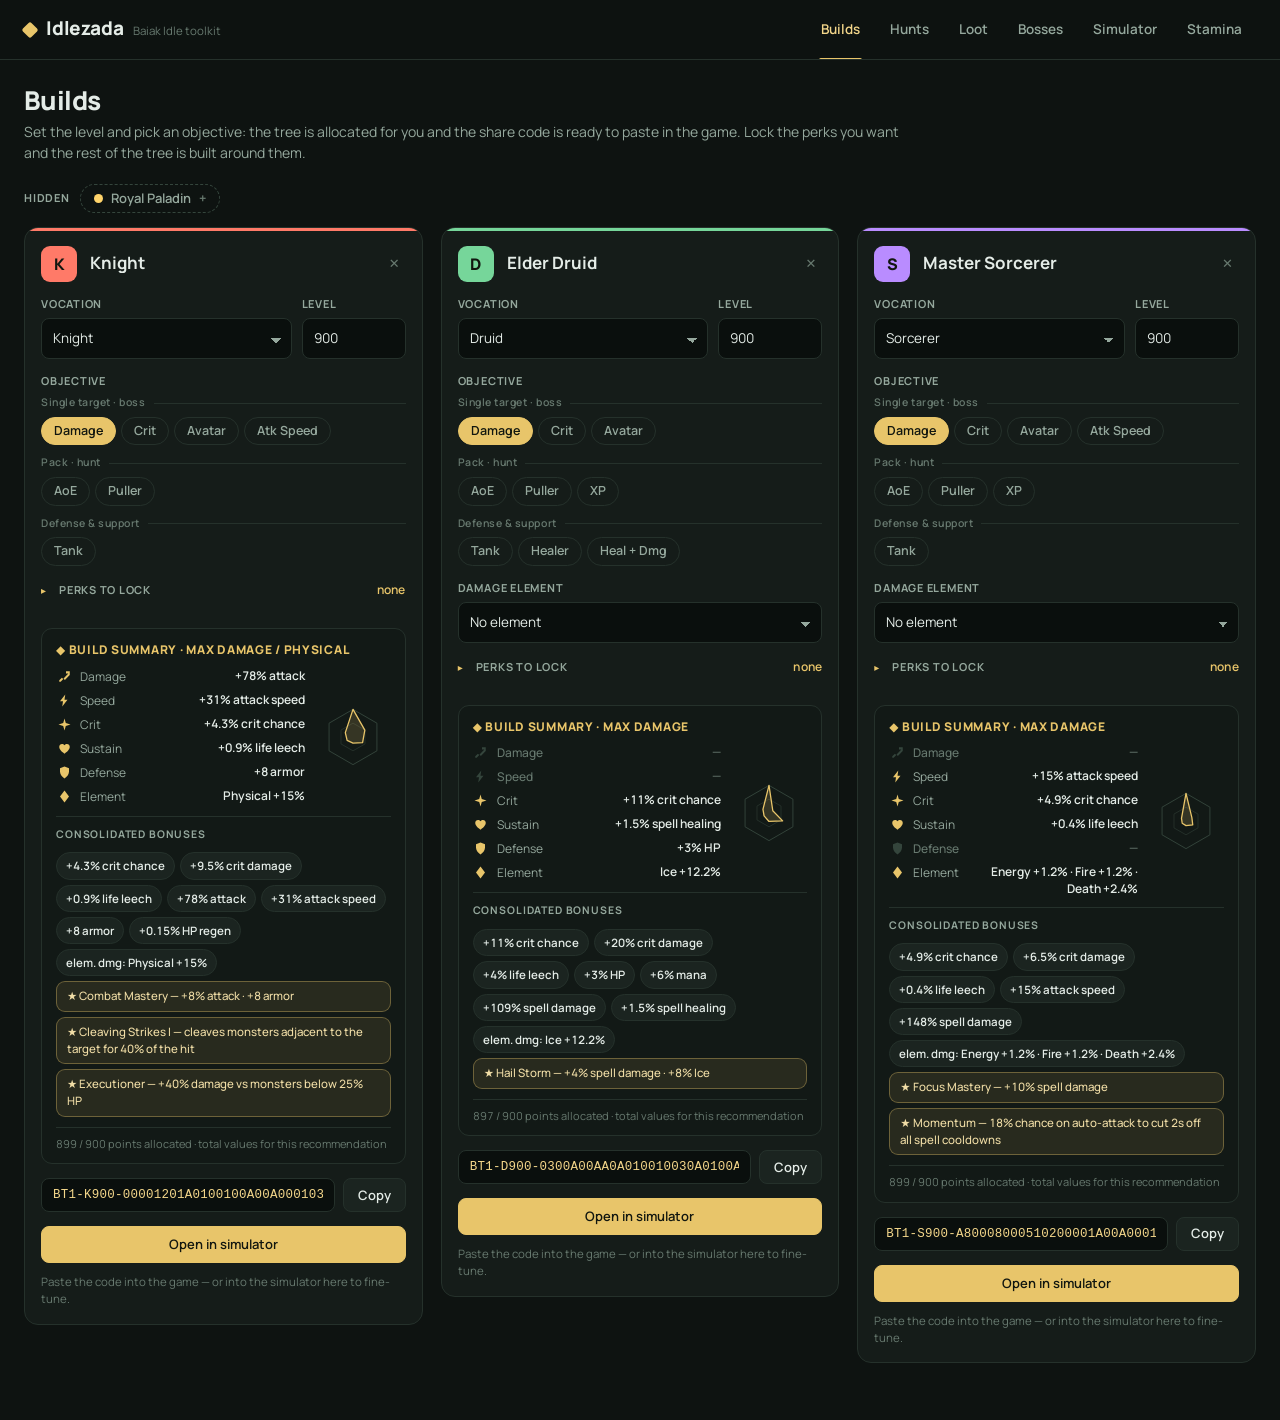
==== public/index.html @ 353f0913 "feat: atualização do jogo, loot dos bosses, plano de charms revisado e revamp do front Dados (bundle" ====
<!DOCTYPE html>
<html lang="en">
<head>
<meta charset="utf-8">
<meta name="viewport" content="width=device-width,initial-scale=1">
<meta name="color-scheme" content="dark">
<title>Idlezada — Baiak Idle toolkit</title>
<link rel="preconnect" href="https://fonts.googleapis.com">
<link rel="preconnect" href="https://fonts.gstatic.com" crossorigin>
<link rel="stylesheet" href="https://fonts.googleapis.com/css2?family=Manrope:wght@400;500;600;700;800&display=swap">
<link rel="stylesheet" href="styles.css?v=10">
</head>
<body>

<header class="topbar">
  <div class="brand">
    <span class="brand-mark" aria-hidden="true"></span>
    <span class="brand-name">Idlezada</span>
    <span class="brand-sub">Baiak Idle toolkit</span>
  </div>
  <nav class="navtabs" id="navtabs" aria-label="Sections">
    <button type="button" class="navtab on" data-view="builds">Builds</button>
    <button type="button" class="navtab" data-view="hunts">Hunts</button>
    <button type="button" class="navtab" data-view="loot">Loot</button>
    <button type="button" class="navtab" data-view="bosses">Bosses</button>
    <button type="button" class="navtab" data-view="sim">Simulator</button>
    <button type="button" class="navtab" data-view="stamina">Stamina</button>
  </nav>
</header>

<!-- ===== BUILDS ===== -->
<section class="view on" id="view-builds">
  <div class="wrap">
    <div class="vh">
      <h2>Builds</h2>
      <p>Set the level and pick an objective: the tree is allocated for you and the share code is ready to paste in the game. Lock the perks you want and the rest of the tree is built around them.</p>
    </div>
    <div class="hidden-builds" id="hidden-builds"></div>
    <div class="slots" id="slots"></div>
  </div>
</section>

<!-- ===== HUNTS ===== -->
<section class="view" id="view-hunts">
  <div class="wrap">
    <div class="vh">
      <h2>Hunts</h2>
      <p>Where to hunt at your level, ranked by real XP per hour once you paste your Session. Open a hunt for the element to hit with, the element to protect from, and where to put each charm.</p>
    </div>
    <div class="hx">
      <aside class="rail" aria-label="Hunt settings">
        <div class="rail-card">
          <span class="rail-k">Character</span>
          <div class="hunt-chars" id="hunt-chars"></div>
          <div class="rail-row">
            <label class="field"><span class="k">Level</span><input type="number" id="hunt-level" min="1" max="9999999" value="900"></label>
            <label class="switch"><input type="checkbox" id="hunt-party"><span>Party <em>leader gets 65%</em></span></label>
          </div>
          <label class="field"><span class="k">Avatar uptime % <em>— empty uses your tree; set it if forge Transcendence or potions make it proc more</em></span>
            <input type="number" id="hunt-avatar" min="0" max="100" step="1" placeholder="from tree"></label>
          <span class="rail-meta" id="hunt-rate"></span>
        </div>

        <div class="rail-card">
          <label class="field"><span class="k">Your DPS <em>— paste the Session window (Ctrl+V)</em></span>
            <textarea id="hunt-dps" rows="3" placeholder="Session&#10;05:27:35&#10;EK&#10;3.226/s · 63.410.078&#10;ED ..."></textarea></label>
          <label class="field"><span class="k">Your average hit <em>— the damage number you see per hit, runes and spells included; decides elemental × Carnage</em></span>
            <input type="number" id="hunt-hit" min="0" step="100" placeholder="from your DPS"></label>
          <span id="hunt-dpsinfo" class="dpsinfo"></span>
        </div>

        <div class="rail-card charm-bar">
          <button type="button" class="cfg-toggle perks-h" id="charm-cfg-toggle" aria-expanded="false" aria-controls="charm-cfg"></button>
          <div class="cfg-body" id="charm-cfg" hidden></div>
        </div>

        <div class="rail-card">
          <label class="field"><span class="k">Rank by</span>
            <select id="hunt-sort">
              <option value="xph">XP / hour</option>
              <option value="xp">XP per clear</option>
              <option value="gold">Gold per clear</option>
              <option value="level">Level</option>
            </select></label>
          <label class="field"><span class="k">Find a hunt</span>
            <input type="search" id="hunt-q" placeholder="name or monster" autocomplete="off"></label>
          <label class="switch"><input type="checkbox" id="hunt-only"><span>Only hunts I can enter</span></label>
        </div>
      </aside>

      <div class="hx-main">
        <div id="hunt-reco"></div>
        <div class="hunts-table" id="hunts-table"></div>
        <details class="howto">
          <summary>How these numbers are computed</summary>
          <p>XP per clear is the hunt's base XP times your level's XP rate and your party share. XP per hour needs your DPS: clear time is the clear's total HP divided by the party DPS you pasted. <b>Hit with</b> is the element the whole pack takes the most damage from, as extra damage over a neutral hit (a monster immune to an element rules it out for the hunt). <b>Protect from</b> groups the biggest sources of the damage you take there — elements are added until they cover about 70% of it, two at most. Gold is coins only. Data comes from the game bundle; XP rates are the live server config.</p>
        </details>
      </div>
    </div>
  </div>
</section>

<!-- ===== LOOT ===== -->
<section class="view" id="view-loot">
  <div class="wrap">
    <div class="vh">
      <h2>Loot</h2>
      <p>Search an item to see which creature drops it and which hunt gives the most of it per clear. Star items to build a list, clear the search, and the hunts are ranked by how much of your list they cover.</p>
    </div>
    <div class="toolbar loot-bar">
      <div class="field lf-search"><span class="k">Item</span>
        <div class="lf-wrap">
          <input type="search" id="loot-search" placeholder="stone skin amulet" autocomplete="off" list="loot-items">
          <button type="button" class="lstar big off" id="loot-star" title="Search an item to star it">☆</button>
        </div>
        <datalist id="loot-items"></datalist>
      </div>
      <label class="field"><span class="k">Level</span><input type="number" id="loot-level" min="1" max="9999999" value="900"></label>
      <label class="field"><span class="k">Sort</span>
        <select id="loot-sort">
          <option value="clear">Most per clear</option>
          <option value="chance">Best drop chance</option>
          <option value="level">Level</option>
        </select></label>
    </div>
    <div class="loot-favs" id="loot-favs"></div>
    <div class="loot-info" id="loot-info"></div>
    <div class="loot-note" id="loot-note"></div>
    <div class="hunts-table" id="loot-table"></div>
    <details class="howto">
      <summary>How these numbers are computed</summary>
      <p>Chances come from the game bundle (<b>0.75%</b> means 750 per 100,000) and quantities assume a stackable item rolls 1 to max — the same assumptions that reproduce the recorded gold per clear exactly, on every hunt. Item <i>rarity</i> (Common/Uncommon/Rare…) is a separate roll served by the server and is not part of this.</p>
    </details>
  </div>
</section>

<!-- ===== BOSSES ===== -->
<section class="view" id="view-bosses">
  <div class="wrap">
    <div class="vh">
      <h2>Bosses</h2>
      <p>Every boss room with its real HP, the XP it gives, the elements it hits you with and what it drops, so you know what to protect against — and whether the room is worth it — before you walk in.</p>
    </div>
    <div class="toolbar bosses-bar">
      <input type="search" id="boss-search" placeholder="Search boss, rarity, element or item" autocomplete="off" aria-label="Search bosses">
      <select id="boss-sort" aria-label="Sort bosses">
        <option value="name">Name (A–Z)</option>
        <option value="hp-desc">HP (high → low)</option>
        <option value="hp-asc">HP (low → high)</option>
        <option value="level">Level</option>
        <option value="loot">Loot value (gold / kill)</option>
      </select>
      <label class="switch"><input type="checkbox" id="boss-favs"><span id="favs-label">★ Favorites</span></label>
      <button type="button" id="boss-suggest" title="Favorite the 40 meta farm bosses">Suggest 40</button>
      <span id="boss-count"></span>
    </div>
    <div class="bosses-grid" id="bosses-grid"></div>
    <details class="howto">
      <summary>How these numbers are computed</summary>
      <p>Real HP is the base HP × 4.5 for room bosses; cooperative bosses show the group base, which scales with players. XP is the real reward (base × 2.5). The damage bar splits the boss's damage by element, weighting targeted attacks above area ones. Loot is the boss's drop table from the game data: chance per kill (1% = 1,000 per 100,000), quantity (a stackable rolls 1 to max) and sell price; the gold per kill on the button is the average over many kills. Item rarity and the reward bag are handled by the server and are not part of it. Data comes from the game bundle; ✎ lets you override the elements on your own browser.</p>
    </details>
  </div>
</section>

<!-- ===== SIMULATOR ===== -->
<section class="view" id="view-sim">
  <div class="iframe-wrap"><iframe id="simFrame" title="Build Simulator"></iframe></div>
</section>

<!-- ===== STAMINA ===== -->
<section class="view" id="view-stamina">
  <div class="iframe-wrap"><iframe id="staminaFrame" title="Stamina Calculator"></iframe></div>
</section>

<script src="trees.js?v=10"></script>
<script src="engine.js?v=10"></script>
<script src="app.js?v=10"></script>
<script src="xprates.js?v=10"></script>
<script src="hunts.js?v=10"></script>
<script src="charms.js?v=10"></script>
<script src="hunt-model.js?v=10"></script>
<script src="loot.js?v=10"></script>
<script src="hunts-view.js?v=10"></script>
<script src="bosses.js?v=10"></script>
<script src="bosses-view.js?v=10"></script>
<script src="loot-view.js?v=10"></script>
</body>
</html>
---- public/styles.css ----
/* ============================================================================
   Idlezada — tema V3.

   A identidade original do site (verde-escuro + dourado), refinada. Uma familia so,
   Manrope, com numeros tabulares: legibilidade primeiro, nada de fonte tematica
   (a V2 com fonte pixel foi rejeitada). Dourado e' a unica cor de acao; as 7 cores
   de elemento sao cor de DADO e sempre querem dizer um elemento.
   ============================================================================ */
:root{
  --bg:#0e1311; --bg2:#121916; --panel:#151c19; --raised:#1b2420; --sunken:#0a0f0d;
  --line:#25312b; --line2:#34453c;
  --txt:#e4ece7; --dim:#95a89d; --dimmer:#67796f;
  --torch:#e8c56a; --torch-hi:#f3d68a; --torch-ink:#11160f;
  --torch-soft:rgba(232,197,106,.10); --torch-line:rgba(232,197,106,.36);
  --good:#6fdc8c; --bad:#ff7a68; --info:#8fb3ff;

  --el-physical:#d9ccb4; --el-energy:#b98cff; --el-earth:#8fdc6a; --el-fire:#ff8a5c;
  --el-ice:#6fd3ee; --el-holy:#ffd86b; --el-death:#a6a9c4;

  --f-display:'Manrope',system-ui,-apple-system,'Segoe UI',Roboto,sans-serif;
  --f-body:'Manrope',system-ui,-apple-system,'Segoe UI',Roboto,sans-serif;
  --f-mono:ui-monospace,'Cascadia Mono',Menlo,Consolas,monospace;

  --r-sm:8px; --r:11px; --r-lg:14px;
  --topbar-h:60px;
  --gold:var(--torch); --gold-dim:#b79a4e; --acc:var(--good); --panel2:var(--raised);
}
*{box-sizing:border-box}
html{scroll-padding-top:calc(var(--topbar-h) + 12px)}
html,body{margin:0}
body{background:var(--bg);color:var(--txt);font:14px/1.5 var(--f-body);
  -webkit-font-smoothing:antialiased;min-height:100vh;font-variant-numeric:tabular-nums}
a{color:inherit}
b,strong{font-weight:700}
::selection{background:rgba(232,197,106,.32)}
:focus-visible{outline:2px solid var(--torch);outline-offset:2px;border-radius:4px}
@media (prefers-reduced-motion:reduce){*{transition:none!important;animation:none!important;scroll-behavior:auto!important}}

/* ---- top bar ------------------------------------------------------------ */
.topbar{position:sticky;top:0;z-index:30;display:flex;align-items:center;gap:22px;
  min-height:var(--topbar-h);padding:0 24px;
  background:rgba(14,19,17,.9);backdrop-filter:blur(10px);-webkit-backdrop-filter:blur(10px);
  border-bottom:1px solid var(--line)}
.brand{display:flex;align-items:baseline;gap:10px;flex:none}
.brand-mark{width:12px;height:12px;align-self:center;background:var(--torch);transform:rotate(45deg);border-radius:2px}
.brand-name{font:800 19px/1 var(--f-display);letter-spacing:-.01em;color:var(--txt)}
.brand-sub{font-size:11.5px;color:var(--dimmer)}
.navtabs{display:flex;gap:2px;margin-left:auto;overflow-x:auto;scrollbar-width:none;align-self:stretch}
.navtabs::-webkit-scrollbar{display:none}
.navtab{position:relative;background:none;border:0;border-radius:0;padding:0 14px;
  color:var(--dim);font:600 13.5px/1 var(--f-body);cursor:pointer;white-space:nowrap;transition:color .15s}
.navtab::after{content:"";position:absolute;left:12px;right:12px;bottom:-1px;height:2px;
  background:var(--torch);border-radius:2px 2px 0 0;transform:scaleX(0);transition:transform .2s}
.navtab:hover{color:var(--txt)}
.navtab.on{color:var(--torch-hi)}
.navtab.on::after{transform:scaleX(1)}
@media (max-width:760px){
  .topbar{flex-wrap:wrap;gap:0;padding:10px 14px 0}
  .brand{padding-bottom:6px}
  .navtabs{margin-left:0;width:100%;min-height:42px}
  .brand-sub{display:none}
}

/* ---- views -------------------------------------------------------------- */
.view{display:none}
.view.on{display:block}
.wrap{max-width:1320px;margin:0 auto;padding:26px 24px 56px}
@media (max-width:760px){.wrap{padding:18px 14px 44px}}
.iframe-wrap{width:100%;height:calc(100vh - var(--topbar-h))}
.iframe-wrap iframe{width:100%;height:100%;border:0;display:block;background:var(--bg)}

/* cabecalho de cada tela: o titulo diz onde voce esta, a linha diz pra que ela serve */
.vh{margin:0 0 20px;max-width:880px}
.vh h2{font:800 26px/1.1 var(--f-display);margin:0 0 6px;letter-spacing:-.02em;color:var(--txt)}
.vh p{margin:0;color:var(--dim);font-size:14px;line-height:1.55}

/* "como isso e' calculado": a explicacao existe, mas nao compete com a resposta */
.howto{margin-top:18px;border-top:1px solid var(--line);padding-top:12px;max-width:900px}
.howto summary{cursor:pointer;color:var(--dim);font-size:12.5px;font-weight:600;list-style:none;width:max-content}
.howto summary::-webkit-details-marker{display:none}
.howto summary::before{content:"+ ";color:var(--torch)}
.howto[open] summary::before{content:"− "}
.howto summary:hover{color:var(--txt)}
.howto p{color:var(--dim);font-size:12.5px;line-height:1.6;margin:8px 0 0}
.howto b{color:var(--txt)}
.note{color:var(--dim);font-size:12px;line-height:1.5}

/* ---- controles base ----------------------------------------------------- */
.field{display:flex;flex-direction:column;gap:6px;min-width:0}
.field > span.k,.field > .k{color:var(--dim);font-size:11px;font-weight:700;letter-spacing:.07em;text-transform:uppercase}
.field .k em{font-style:normal;text-transform:none;letter-spacing:0;font-weight:500;color:var(--dimmer)}
select,input[type=number],input[type=text],input[type=search],textarea{
  background:var(--sunken);border:1px solid var(--line);color:var(--txt);border-radius:var(--r-sm);
  padding:9px 11px;font:inherit;font-size:13.5px;transition:border-color .15s,box-shadow .15s}
select{cursor:pointer;padding-right:30px;appearance:none;-webkit-appearance:none;
  background-image:linear-gradient(45deg,transparent 50%,var(--dim) 50%),linear-gradient(135deg,var(--dim) 50%,transparent 50%);
  background-position:calc(100% - 15px) 55%,calc(100% - 10px) 55%;background-size:5px 5px;background-repeat:no-repeat}
input[type=number]{width:104px;font-variant-numeric:tabular-nums}
select:hover,input:hover,textarea:hover{border-color:var(--line2)}
select:focus,input:focus,textarea:focus{outline:0;border-color:var(--torch-line);box-shadow:0 0 0 3px rgba(232,197,106,.13)}
input::placeholder,textarea::placeholder{color:var(--dimmer)}

button{background:var(--raised);border:1px solid var(--line);color:var(--txt);border-radius:var(--r-sm);
  padding:9px 14px;font:600 13px/1 var(--f-body);cursor:pointer;transition:border-color .15s,background .15s,color .15s;white-space:nowrap}
button:hover{border-color:var(--line2);background:#212c27}
button:disabled{opacity:.4;cursor:default}
button.gold{background:var(--torch);border-color:var(--torch);color:var(--torch-ink)}
button.gold:hover{background:var(--torch-hi);border-color:var(--torch-hi)}

/* interruptor: checkbox de verdade, desenhado como chave */
.switch{display:inline-flex;align-items:center;gap:9px;cursor:pointer;user-select:none;
  font-size:13px;color:var(--dim);min-height:36px}
.switch input{appearance:none;-webkit-appearance:none;width:32px;height:18px;border-radius:999px;margin:0;flex:none;
  background:var(--sunken);border:1px solid var(--line2);position:relative;cursor:pointer;transition:background .15s,border-color .15s}
.switch input::after{content:"";position:absolute;top:2px;left:2px;width:12px;height:12px;border-radius:50%;
  background:var(--dim);transition:transform .15s,background .15s}
.switch input:checked{background:var(--torch-soft);border-color:var(--torch-line)}
.switch input:checked::after{transform:translateX(14px);background:var(--torch)}
.switch:hover{color:var(--txt)}
.switch em{font-style:normal;color:var(--dimmer);font-size:12px}
.switch.limit span{color:var(--bad)}
/* legado: .chip2 ainda pode vir de markup antigo */
.chip2{display:inline-flex;align-items:center;gap:7px;cursor:pointer;font-size:13px;color:var(--dim)}

.toolbar{display:flex;gap:12px;align-items:flex-end;flex-wrap:wrap;margin-bottom:18px;
  padding:14px;background:var(--panel);border:1px solid var(--line);border-radius:var(--r-lg)}

/* chips de elemento (texto) */
.el{display:inline-flex;align-items:center;gap:4px;font-size:11px;font-weight:700;text-transform:capitalize;
  padding:3px 8px;border-radius:6px;border:1px solid transparent;line-height:1.3;white-space:nowrap}
.el b{font-weight:700;font-variant-numeric:tabular-nums;opacity:.85}
.el-physical{color:var(--el-physical);background:rgba(217,204,180,.10);border-color:rgba(217,204,180,.22)}
.el-fire{color:var(--el-fire);background:rgba(255,138,92,.11);border-color:rgba(255,138,92,.26)}
.el-ice{color:var(--el-ice);background:rgba(111,211,238,.10);border-color:rgba(111,211,238,.24)}
.el-energy{color:var(--el-energy);background:rgba(185,140,255,.11);border-color:rgba(185,140,255,.26)}
.el-earth{color:var(--el-earth);background:rgba(143,220,106,.10);border-color:rgba(143,220,106,.24)}
.el-holy{color:var(--el-holy);background:rgba(255,216,107,.10);border-color:rgba(255,216,107,.24)}
.el-death{color:var(--el-death);background:rgba(166,169,196,.11);border-color:rgba(166,169,196,.24)}
.el-empty{color:var(--dimmer);font-size:11.5px;font-style:italic}

/* cor de elemento como variavel, pra faixa e pra barra de dano */
.es-physical{--c:var(--el-physical)} .es-energy{--c:var(--el-energy)} .es-earth{--c:var(--el-earth)}
.es-fire{--c:var(--el-fire)} .es-ice{--c:var(--el-ice)} .es-holy{--c:var(--el-holy)} .es-death{--c:var(--el-death)}

/* ======================================================================== */
/* BUILDS                                                                   */
/* ======================================================================== */
.slots{display:grid;grid-template-columns:repeat(3,1fr);gap:18px;align-items:start}
.slots.n1{grid-template-columns:minmax(0,560px)}
.slots.n2{grid-template-columns:repeat(2,1fr)}
.slots.n4{grid-template-columns:repeat(4,1fr);gap:14px}
@media(max-width:1340px){.slots.n4{grid-template-columns:repeat(2,1fr);gap:18px}}
@media(max-width:1000px){.slots,.slots.n2,.slots.n4{grid-template-columns:1fr}}

.slot{position:relative;background:var(--panel);border:1px solid var(--line);border-radius:var(--r-lg);
  padding:18px 16px 16px;display:flex;flex-direction:column;gap:14px;overflow:hidden}
/* a cor da vocacao entra como um filete no topo: identifica o card sem pintar ele inteiro */
.slot::before{content:"";position:absolute;inset:0 0 auto;height:3px;background:var(--vc,var(--torch))}
.slot .head{display:flex;align-items:center;gap:11px}
.slot .avatar{width:36px;height:36px;border-radius:9px;flex:none;display:grid;place-items:center;
  font:800 16px/1 var(--f-display);color:var(--torch-ink)}
.slot input.label{flex:1;min-width:0;background:transparent;border:0;border-bottom:1px dashed transparent;
  color:var(--txt);font:700 17px/1.2 var(--f-display);padding:3px 2px 4px;border-radius:0;box-shadow:none}
.slot input.label:hover{border-bottom-color:var(--line2)}
.slot input.label:focus{border-bottom-color:var(--torch);box-shadow:none}
.card-hide{background:none;border:0;color:var(--dimmer);font-size:13px;padding:6px;border-radius:6px;flex:none;line-height:1}
.card-hide:hover{color:var(--bad);background:rgba(255,122,104,.08)}

.hidden-builds{display:flex;flex-wrap:wrap;gap:8px;align-items:center;margin:0 0 14px}
.hidden-builds:empty{margin:0}
.hb-k{color:var(--dim);font-size:11px;font-weight:700;text-transform:uppercase;letter-spacing:.07em;margin-right:2px}
.hb{display:inline-flex;align-items:center;gap:8px;background:transparent;border:1px dashed var(--line2);
  border-radius:999px;color:var(--dim);font-size:13px;padding:7px 13px}
.hb:hover{color:var(--txt);border-color:var(--hb);border-style:solid;background:transparent}
.hb-dot{width:9px;height:9px;border-radius:50%;background:var(--hb);flex:none}
.hb-plus{color:var(--dimmer);font-weight:700}
.hb:hover .hb-plus{color:var(--hb)}

.row2{display:flex;gap:10px;flex-wrap:wrap}
.row2 .field select{width:100%}

.objgroups{display:flex;flex-direction:column;gap:10px}
.objgroup{display:flex;flex-direction:column;gap:6px}
.objgroup-k{color:var(--dimmer);font-size:10.5px;font-weight:600;letter-spacing:.05em;display:flex;align-items:center;gap:8px}
.objgroup-k::after{content:"";flex:1;height:1px;background:var(--line)}
.objs{display:flex;gap:5px;flex-wrap:wrap}
.obj{padding:7px 12px;border-radius:999px;border:1px solid var(--line);background:transparent;
  color:var(--dim);font:600 12.5px/1 var(--f-body)}
.obj:hover{color:var(--txt);border-color:var(--line2);background:var(--raised)}
.obj.on{color:var(--torch-ink);background:var(--torch);border-color:var(--torch)}

/* perks travados */
.perks-h{display:flex;align-items:center;gap:8px;width:100%;background:none;border:0;padding:4px 0;border-radius:6px;
  color:var(--dim);font:700 11px/1 var(--f-body);text-transform:uppercase;letter-spacing:.07em;text-align:left}
.perks-h:hover{color:var(--txt);background:none}
.perks-caret{color:var(--torch);font-size:10px;width:10px}
.perks-t{flex:1}
.perks-n{color:var(--torch);letter-spacing:.02em;text-transform:none;font-weight:600;font-size:12px}
.perks{display:flex;flex-direction:column;gap:2px;margin-top:8px;max-height:300px;overflow-y:auto;padding-right:4px;
  scrollbar-width:thin;scrollbar-color:var(--line2) transparent}
.perks[hidden]{display:none}
.perks-hint{margin:0 0 6px;padding:0 2px;color:var(--dimmer);font-size:11.5px;line-height:1.45}
.perk{display:flex;gap:10px;align-items:flex-start;padding:8px 9px;border-radius:9px;border:1px solid transparent;cursor:pointer;transition:background .12s,border-color .12s}
.perk:hover{background:var(--raised)}
.perk.on{background:var(--torch-soft);border-color:var(--torch-line)}
.perk input{margin:2px 0 0;accent-color:var(--torch);flex:none;cursor:pointer;width:15px;height:15px}
.perk-b{display:flex;flex-direction:column;gap:2px;min-width:0;flex:1}
.perk-top{display:flex;gap:8px;align-items:baseline}
.perk-name{font-size:13px;font-weight:600;color:var(--txt);flex:1;min-width:0}
.perk.on .perk-name{color:var(--torch-hi)}
.perk-cost{font-size:11px;font-weight:700;color:var(--dimmer);font-variant-numeric:tabular-nums}
.perk-cost::after{content:" pts";font-weight:500}
.perk-eff{font-size:11.5px;line-height:1.45;color:var(--dim)}
.perk.tac{cursor:default;align-items:center;padding-bottom:10px;margin-bottom:4px;border-bottom:1px solid var(--line);border-radius:9px 9px 0 0}
.perk.tac:hover{background:none}
.perk.tac.on{background:var(--torch-soft);border-color:var(--torch-line)}
.tac-step{display:flex;align-items:center;gap:3px;flex:none}
.tac-b{width:26px;height:26px;padding:0;border-radius:7px;font:700 15px/1 var(--f-body)}
.tac-b:hover:not(:disabled){border-color:var(--torch-line);color:var(--torch)}
.tac-n{min-width:22px;text-align:center;font:800 14px/1 var(--f-display);color:var(--dimmer);font-variant-numeric:tabular-nums}
.perk.tac.on .tac-n{color:var(--torch)}

.warn,.info{font-size:12.5px;border-radius:var(--r);padding:10px 12px;line-height:1.5;border:1px solid}
.warn{color:#ffd9a8;background:rgba(232,197,106,.08);border-color:rgba(232,197,106,.3)}
.info{color:#bcd0ff;background:rgba(143,179,255,.07);border-color:rgba(143,179,255,.25)}
.warn + .info,.warn + .warn,.info + .warn{margin-top:7px}

/* resumo da build */
.sum{background:var(--bg2);border:1px solid var(--line);border-radius:var(--r);padding:13px 14px 11px;display:flex;flex-direction:column;gap:10px}
.sum-title{font:800 12px/1.3 var(--f-display);letter-spacing:.06em;text-transform:uppercase;color:var(--torch)}
.sum-body{display:flex;gap:10px;align-items:center}
.sum-cats{flex:1;display:flex;flex-direction:column;gap:6px;min-width:0}
.cat{display:grid;grid-template-columns:16px 60px 1fr;align-items:start;gap:8px;font-size:12px}
.cat .ci-wrap{display:grid;place-items:center;padding-top:1px}
.cat .ci{width:15px;height:15px;fill:var(--torch)}
.cat .cl{color:var(--dim)}
.cat .cv{color:var(--txt);font-weight:600;text-align:right;line-height:1.35}
.cat.off .ci{fill:var(--line2)}
.cat.off .cl,.cat.off .cv{color:var(--dimmer);font-weight:500}
.sum-gauge{flex:none;width:76px;height:76px;display:grid;place-items:center}
.gauge{width:76px;height:76px}
.gauge .g-hex{fill:none;stroke:var(--line2);stroke-width:1.1}
.gauge .g-hex2{stroke:var(--line)}
.gauge .g-poly{fill:rgba(232,197,106,.17);stroke:var(--torch);stroke-width:1.5;stroke-linejoin:round}
.sum-bonus-h{font-size:10.5px;font-weight:700;letter-spacing:.08em;text-transform:uppercase;color:var(--dim);border-top:1px solid var(--line);padding-top:10px}
.sum-pills{display:flex;flex-wrap:wrap;gap:5px}
.pill2{background:var(--raised);border:1px solid var(--line);border-radius:999px;padding:4px 9px;font-size:11.5px;font-weight:600;color:var(--txt)}
.pill2.sp{flex-basis:100%;border-radius:9px;background:var(--torch-soft);border-color:var(--torch-line);color:#f0dda6;font-weight:500;line-height:1.45;padding:6px 10px}
.pill2.sp b{color:var(--torch-hi)}
.pill2 .lock{font-size:9.5px;font-weight:800;text-transform:uppercase;letter-spacing:.06em;color:var(--torch-ink);background:var(--torch);border-radius:4px;padding:1px 5px;margin-right:2px;vertical-align:1px}
.pill2.off{background:none;border:0;color:var(--dim);font-style:italic;font-weight:400;padding-left:0}
.sum-foot{font-size:11px;color:var(--dimmer);border-top:1px solid var(--line);padding-top:8px;font-variant-numeric:tabular-nums}

.codebox{display:flex;gap:8px}
.codebox input{flex:1;min-width:0;font:12.5px var(--f-mono);letter-spacing:.02em;color:var(--torch-hi)}
.slot .actions{display:flex;gap:8px}
.slot .actions button{flex:1;padding:11px 14px}
.slot > .note{color:var(--dimmer);font-size:11.5px;margin-top:-4px}

/* ======================================================================== */
/* HUNTS                                                                    */
/* ======================================================================== */
.hx{display:grid;grid-template-columns:292px minmax(0,1fr);gap:22px;align-items:start}
.rail{position:sticky;top:calc(var(--topbar-h) + 14px);display:flex;flex-direction:column;gap:12px;
  max-height:calc(100vh - var(--topbar-h) - 28px);overflow-y:auto;scrollbar-width:thin;scrollbar-color:var(--line2) transparent;padding-bottom:2px}
.rail-card{background:var(--panel);border:1px solid var(--line);border-radius:var(--r-lg);padding:14px;display:flex;flex-direction:column;gap:11px}
.rail-k{color:var(--dim);font-size:11px;font-weight:700;letter-spacing:.07em;text-transform:uppercase}
.rail-row{display:flex;align-items:flex-end;gap:12px;flex-wrap:wrap}
.rail-meta{color:var(--dimmer);font-size:12px;font-variant-numeric:tabular-nums}
.rail-empty{color:var(--dimmer);font-size:12.5px}
.rail select,.rail input[type=search]{width:100%}
@media (max-width:1060px){
  .hx{grid-template-columns:1fr}
  .rail{position:static;max-height:none;overflow:visible;display:grid;grid-template-columns:repeat(auto-fit,minmax(260px,1fr))}
}

.hunt-chars{display:flex;gap:6px;flex-wrap:wrap}
.charpick{display:inline-flex;align-items:center;gap:7px;background:transparent;border:1px solid var(--line);color:var(--dim);
  border-radius:999px;padding:7px 12px 7px 9px;font:600 12.5px/1 var(--f-body)}
.charpick .cp-dot{width:8px;height:8px;border-radius:50%;background:var(--vc,var(--dim));flex:none}
.charpick b{color:var(--dimmer);font-weight:600;font-variant-numeric:tabular-nums}
.charpick:hover{color:var(--txt);border-color:var(--line2);background:var(--raised)}
.charpick.on{color:var(--txt);border-color:var(--vc,var(--torch));background:var(--raised)}
.charpick.on b{color:var(--torch)}

#hunt-dps{width:100%;min-height:74px;resize:vertical;font:12px/1.5 var(--f-mono);white-space:pre;overflow:auto}
.dpsinfo{color:var(--dim);font-size:12px;line-height:1.5;font-variant-numeric:tabular-nums}
.dpsinfo:empty{display:none}

/* meus charms */
.charm-bar .cfg-toggle{max-width:none}
.cfg-body{display:flex;flex-direction:column;gap:10px}
.cfg-body[hidden]{display:none}
.cfg-line{display:flex;flex-direction:column;gap:6px}
.cfg-k{color:var(--dimmer);font-size:10.5px;font-weight:700;text-transform:uppercase;letter-spacing:.07em}
.cfg-chips{display:flex;gap:4px;flex-wrap:wrap}
.cfg-note{color:var(--dimmer);font-size:11px}
.cchip{display:inline-flex;align-items:center;gap:5px;background:transparent;border:1px dashed var(--line2);
  border-radius:999px;padding:5px 9px;font:600 11.5px/1.1 var(--f-body);color:var(--dimmer);white-space:normal}
.cchip:hover{color:var(--txt);border-color:var(--dim);background:transparent}
.cchip.on{color:var(--txt);border:1px solid var(--torch-line);background:var(--torch-soft)}
.cchip em{font-style:normal;font-weight:500;color:var(--dimmer);font-size:10.5px}
.cchip .el{padding:1px 5px;font-size:10px}

/* podio */
.reco{margin-bottom:18px}
.reco-h{font:800 15px/1.3 var(--f-display);color:var(--txt);margin-bottom:10px;display:flex;flex-wrap:wrap;align-items:baseline;gap:4px 12px}
.reco-h span{font:400 12.5px/1.3 var(--f-body);color:var(--dimmer)}
.reco-list{display:grid;grid-template-columns:1.3fr 1fr 1fr;gap:12px}
.reco-item{display:grid;grid-template-columns:1fr;grid-template-areas:"rk" "rn" "big" "meta" "elem";
  align-items:center;gap:6px 10px;text-align:left;white-space:normal;
  padding:14px 15px;border-radius:var(--r-lg);background:var(--panel);border:1px solid var(--line);font:inherit;color:inherit}
.reco-item:hover{border-color:var(--line2);background:var(--raised)}
.reco-item.win{background:linear-gradient(160deg,rgba(232,197,106,.12),rgba(232,197,106,.02) 60%),var(--panel);border-color:var(--torch-line)}
.reco-item .rk{grid-area:rk;color:var(--dimmer);font:800 11px/1 var(--f-display);letter-spacing:.08em;text-transform:uppercase}
.reco-item.win .rk{color:var(--torch)}
.reco-item .rn{grid-area:rn;font:700 15px/1.25 var(--f-body);color:var(--txt)}
.reco-item .rbig{grid-area:big;font:800 28px/1 var(--f-display);letter-spacing:-.02em;color:var(--txt);font-variant-numeric:tabular-nums;display:flex;align-items:baseline;gap:8px;margin:2px 0}
.reco-item.win .rbig{color:var(--torch-hi);font-size:32px}
.reco-item .rbig small{font:600 11px/1 var(--f-body);color:var(--dim);letter-spacing:.04em;text-transform:uppercase}
.reco-item .rmeta{grid-area:meta;display:flex;flex-wrap:wrap;gap:4px 12px}
.reco-item .rm{font-size:12px;color:var(--dimmer)}
.reco-item .rm b{color:var(--dim);font-weight:700;font-variant-numeric:tabular-nums}
.reco-item .relem{grid-area:elem;display:flex;flex-direction:column;gap:5px;border-top:1px solid var(--line);padding-top:9px;margin-top:3px}
.reco-item .rel{display:flex;align-items:center;gap:6px;flex-wrap:wrap}
.reco-item .rel em{font-style:normal;color:var(--dimmer);font-size:11px;font-weight:700;width:84px;flex:none}
@media (max-width:860px){.reco-list{grid-template-columns:1fr}.reco-item.win .rbig{font-size:30px}}

/* tabela (Hunts e Loot compartilham a moldura) */
.hunts-table{border:1px solid var(--line);border-radius:var(--r-lg);overflow-x:auto;background:var(--panel)}
.ht-head,.ht-row{display:grid;grid-template-columns:16px minmax(0,1.6fr) 118px 170px 118px 118px 98px;gap:12px;
  align-items:center;padding:10px 16px;min-width:840px}
.ht-head{position:sticky;top:0;background:var(--bg2);color:var(--dim);font-size:11px;font-weight:700;
  text-transform:uppercase;letter-spacing:.06em;border-bottom:1px solid var(--line);padding-top:11px;padding-bottom:11px}
.ht-head .th{background:none;border:0;padding:0;border-radius:4px;font:inherit;letter-spacing:inherit;text-transform:inherit;color:var(--dim);cursor:pointer;text-align:left}
.ht-head .th.num{text-align:right}
.ht-head .th:hover{color:var(--txt);background:none}
.ht-head .th.on{color:var(--torch)}
.ht-head .th.on::after{content:" ↓"}
.ht-head .th.l.on::after{content:" ↑"}
.ht-head > span[title]{cursor:help}
.ht-item{border-top:1px solid var(--line)}
.ht-head + .ht-item{border-top:0}
.ht-row{font-size:13px;cursor:pointer;transition:background .12s}
.ht-row:hover{background:var(--raised)}
.ht-row.open{background:var(--raised)}
.ht-row:focus-visible{outline-offset:-2px}
.ht-row.locked{opacity:.45}
.ht-row .caret{color:var(--dimmer);font-size:10px}
.ht-row.open .caret{color:var(--torch)}
.ht-row .hcell{display:flex;flex-direction:column;gap:2px;min-width:0}
.ht-row .hn{font-weight:600;font-size:14px;color:var(--txt)}
.ht-row .hm{color:var(--dimmer);font-size:12px;overflow:hidden;text-overflow:ellipsis;white-space:nowrap}
.ht-row .hl{font-variant-numeric:tabular-nums;color:var(--dim);font-weight:600}
.ht-row .hl.bad{color:var(--bad)}
.ht-row .he,.ht-row .hp{display:flex;align-items:center;gap:4px;flex-wrap:wrap;min-width:0}
.ht-row .he .el,.ht-row .hp .el{font-size:11px;padding:2px 7px}
.ht-head .num,.ht-row .num{text-align:right;font-variant-numeric:tabular-nums}
.ht-row .num.xpc,.ht-row .num.xph{display:flex;flex-direction:column;align-items:flex-end;line-height:1.2}
.ht-row .num.xpc b{font-weight:600}
.ht-row .num em{font-style:normal;font-size:11px;color:var(--dimmer);margin-top:2px}
.ht-row .num.xph{color:var(--torch-hi);font-weight:700;font-size:14px}
.ht-row .num.xph .na{color:var(--dimmer);font-weight:400}
.ht-row .num.gold{color:var(--dim)}
.ht-empty{padding:26px 16px;color:var(--dim);font-size:13.5px}
.ht-empty b{color:var(--txt)}

/* detalhe expandido */
.ht-detail{background:var(--bg2);border-top:1px solid var(--line);padding:14px 16px 16px 44px;min-width:840px}
.htd-row{display:grid;grid-template-columns:1fr 110px 110px;gap:10px;padding:6px 0;font-size:12.5px}
.htd-row.htd-head{color:var(--dim);font-size:10.5px;text-transform:uppercase;letter-spacing:.06em;font-weight:700;border-bottom:1px solid var(--line);margin-top:6px}
.htd-row .num{text-align:right;font-variant-numeric:tabular-nums}
.htd-row.boss{color:var(--torch-hi)}
.htd-row em{color:var(--dimmer);font-style:normal;font-size:11px;font-weight:400}
.htd-mon{padding:4px 0 10px;border-bottom:1px solid var(--line)}
.htd-mon:last-child{border-bottom:0}
.htd-res{display:flex;flex-wrap:wrap;gap:6px;padding:2px 0 6px}
.rs{display:inline-flex;align-items:center;gap:4px}
.rs i{font-style:normal;font-size:11px;font-weight:700;font-variant-numeric:tabular-nums}
.rs.weak i{color:var(--good)}
.rs.hard i{color:var(--bad)}

/* o plano da hunt: a resposta, antes da prova */
.pl{margin:0 0 14px;padding:14px 15px;border:1px solid var(--torch-line);border-radius:var(--r);
  background:linear-gradient(170deg,rgba(232,197,106,.07),transparent 55%),var(--panel)}
.pl-top{display:flex;align-items:center;gap:8px 10px;flex-wrap:wrap;padding-bottom:11px;margin-bottom:9px;border-bottom:1px solid var(--line)}
.pl-lab{color:var(--torch);font-size:11px;font-weight:700;text-transform:uppercase;letter-spacing:.06em}
.pl-lab:not(:first-child){margin-left:14px}
.pl-els{display:inline-flex;gap:5px;flex-wrap:wrap}
.pl-heal{color:var(--dim);font-size:11.5px;font-style:italic;margin-left:auto}
.pl-rows{display:flex;flex-direction:column}
.pl-head,.pl-row{display:grid;grid-template-columns:1.1fr 1.2fr 1fr;gap:14px;align-items:center}
.pl-head{padding:0 0 6px;color:var(--dimmer);font-size:10.5px;font-weight:700;text-transform:uppercase;letter-spacing:.06em}
.pl-row{padding:9px 0;font-size:13px;border-top:1px solid rgba(255,255,255,.05)}

.pl-row.boss .pl-c{color:var(--torch-hi)}
.pl-c{font-weight:600}
.pl-c em{display:block;color:var(--dimmer);font-style:normal;font-size:11px;font-weight:400}
.pl-bst{color:var(--dimmer);font-size:11.5px;line-height:1.5;margin-top:8px}
/* o "por que" e os monstros ficam recolhidos: a resposta e' a lista acima */
.pl-why,.htd-more{margin-top:10px}
.pl-why summary,.htd-more summary{cursor:pointer;list-style:none;width:max-content;color:var(--dim);font-size:12px;font-weight:700}
.pl-why summary::-webkit-details-marker,.htd-more summary::-webkit-details-marker{display:none}
.pl-why summary::before,.htd-more summary::before{content:"▸ ";color:var(--torch)}
.pl-why[open] summary::before,.htd-more[open] summary::before{content:"▾ "}
.pl-why summary:hover,.htd-more summary:hover{color:var(--txt)}
.htd-more{padding-top:4px}
.pl-charm{display:inline-flex;align-items:center;gap:6px;flex-wrap:wrap}
.pl-charm i{font-size:13px}
.pl-charm b{font-weight:600;color:var(--txt)}
.pl-charm i{font-style:normal;font-weight:700;color:var(--good);font-variant-numeric:tabular-nums}
.pl-charm em{font-style:normal;color:var(--dim);font-size:11px}
.pl-charm i + em{margin-left:-2px}
.pl-charm u{text-decoration:none;color:var(--dimmer);font-size:11px;font-variant-numeric:tabular-nums}
.pl-charm.thin{opacity:.5}
.pl-charm.thin i{color:var(--dim);font-weight:400}
.pl-t{color:var(--dimmer);font-size:10px;font-weight:700}
.pl-none{color:var(--dimmer)}
.pl-q{color:var(--torch) !important;font-size:10.5px}
.pl-notes{margin-top:8px;display:flex;flex-direction:column;gap:5px}
.pl-notes div{color:var(--dim);font-size:12px;line-height:1.5;padding-left:14px;position:relative}
.pl-notes div::before{content:"";position:absolute;left:2px;top:.6em;width:5px;height:5px;background:var(--torch);opacity:.7}
.pl-notes b{color:var(--txt);font-weight:600}
.pl-hint{color:var(--dim);font-size:12.5px;padding:10px 12px;margin-bottom:12px;border:1px dashed var(--line2);border-radius:var(--r)}

.cm-all{margin:2px 0 0}
.cm-all summary{color:var(--dimmer);font-size:11.5px;cursor:pointer;padding:3px 0;list-style:none;width:max-content}
.cm-all summary::-webkit-details-marker{display:none}
.cm-all summary::before{content:"▸ ";color:var(--torch)}
.cm-all[open] summary::before{content:"▾ "}
.cm-all summary:hover{color:var(--txt)}
.cm{display:flex;flex-direction:column;gap:3px;padding:4px 0 0}
.cm-row{display:grid;grid-template-columns:1fr 30px 220px 96px;gap:10px;align-items:center;font-size:12px}
.cm-n{display:flex;align-items:center;gap:6px;color:var(--txt);font-weight:600}
.cm-t{color:var(--dimmer);font-size:10.5px;font-weight:700}
.cm-v{font-variant-numeric:tabular-nums}
.cm-v b{color:var(--good);font-weight:700}
.cm-v em{color:var(--dimmer);font-style:normal;font-size:11px}
.cm-v .cm-na{color:var(--dimmer);font-style:italic;font-size:11px}
.cm-c{text-align:right;color:var(--dim);font-size:11px;font-variant-numeric:tabular-nums}
.cm-hint{color:var(--dimmer);font-size:11px;font-style:italic;padding-top:3px}

/* celular: a linha da hunt vira card, e os numeros ganham rotulo proprio */
@media (max-width:720px){
  .hunts-table#hunts-table{overflow:visible}
  #hunts-table .ht-head{display:flex;flex-wrap:wrap;gap:6px 14px;min-width:0;position:static}
  #hunts-table .ht-head > span{display:none}
  #hunts-table .ht-row{min-width:0;grid-template-columns:14px 1fr 1fr;grid-template-areas:
    "caret name name" ". el pr" ". xpc xph" ". gold gold";row-gap:8px;padding:13px 14px}
  #hunts-table .ht-row .caret{grid-area:caret;align-self:start;padding-top:4px}
  #hunts-table .ht-row .hcell{grid-area:name}
  #hunts-table .ht-row .he{grid-area:el}
  #hunts-table .ht-row .hp{grid-area:pr}
  #hunts-table .ht-row .he::before,#hunts-table .ht-row .hp::before{display:block;width:100%;font:700 10px/1.2 var(--f-body);letter-spacing:.06em;text-transform:uppercase;color:var(--dimmer)}
  #hunts-table .ht-row .he::before{content:"Hit with"}
  #hunts-table .ht-row .hp::before{content:"Protect from"}
  #hunts-table .ht-row .xpc{grid-area:xpc;align-items:flex-start}
  #hunts-table .ht-row .xph{grid-area:xph}
  #hunts-table .ht-row .gold{grid-area:gold;text-align:left}
  #hunts-table .ht-row .num::before{display:block;font:700 10px/1.2 var(--f-body);letter-spacing:.06em;text-transform:uppercase;color:var(--dimmer);margin-bottom:3px}
  #hunts-table .ht-row .xpc::before{content:"XP / clear"}
  #hunts-table .ht-row .xph::before{content:"XP / hour"}
  #hunts-table .ht-row .gold::before{content:"Gold / clear"}
  #hunts-table .ht-row .hm{white-space:normal}
  .ht-detail{min-width:0;padding:12px 12px 14px}
  .pl-head{display:none}
  .pl-row{grid-template-columns:1fr;gap:4px;padding:10px 0}
  .pl-lab:not(:first-child){margin-left:0}
  .cm-row{grid-template-columns:1fr auto;row-gap:2px}
  .cm-row .cm-v{grid-column:1 / -1}
  .htd-row{grid-template-columns:1fr 80px 80px}
}

/* ======================================================================== */
/* LOOT                                                                     */
/* ======================================================================== */
.loot-bar .lf-search{flex:1 1 300px;max-width:440px}
.loot-bar .lf-wrap{position:relative;display:flex}
.loot-bar #loot-search{width:100%;padding-right:40px}
.loot-bar select{min-width:176px}
.lstar{background:none;border:0;padding:0;border-radius:4px;color:var(--dimmer);font:inherit;line-height:1}
.lstar:hover{color:var(--torch);background:none}
.lstar.on{color:var(--torch)}
.lstar.big{position:absolute;right:11px;top:50%;transform:translateY(-50%);font-size:17px}
.lstar.big.off{cursor:default;opacity:.35}
.lstar.big.off:hover{color:var(--dimmer)}

.loot-favs{display:flex;flex-wrap:wrap;gap:6px;align-items:center;margin:0 0 12px}
.loot-favs:empty{margin:0}
.lfav-k{color:var(--dim);font-size:11px;font-weight:700;text-transform:uppercase;letter-spacing:.07em;margin-right:4px}
.lfav{display:inline-flex;align-items:stretch;background:var(--panel);border:1px solid var(--line);border-radius:999px;overflow:hidden}
.lfav.on{border-color:var(--torch-line);background:var(--torch-soft)}
.lfav-go{background:none;border:0;border-radius:0;color:var(--txt);font:500 12.5px/1 var(--f-body);padding:6px 4px 6px 11px}
.lfav.on .lfav-go{color:var(--torch-hi)}
.lfav-x{background:none;border:0;border-radius:0;color:var(--dimmer);font-size:11px;padding:6px 10px 6px 5px}
.lfav-go:hover,.lfav-x:hover{background:none}
.lfav-x:hover{color:var(--bad)}
.lfav-all{background:none;border:1px dashed var(--line2);color:var(--dim);border-radius:999px;font:500 12.5px/1 var(--f-body);padding:6px 11px}
.lfav-all:hover{color:var(--txt);border-color:var(--torch-line);background:none}

.loot-info{color:var(--dim);font-size:13px;margin:0 0 8px;display:flex;align-items:center;gap:6px;flex-wrap:wrap;font-variant-numeric:tabular-nums}
.loot-info b{color:var(--txt)}
.loot-info .lstar.big{position:static;transform:none}
.loot-info .hint{color:var(--dimmer)}
.loot-note{font-size:12.5px;color:var(--dim);margin:0 0 12px}
.loot-note:empty{margin:0}
.loot-note b{color:var(--txt)}
.lsug{background:var(--raised);border:1px solid var(--line);color:var(--dim);border-radius:999px;padding:3px 9px;margin:0 4px 0 0;font:500 12px/1.3 var(--f-body)}
.lsug:hover{color:var(--txt);border-color:var(--torch-line)}

.lt-head,.lt-row{display:grid;grid-template-columns:16px 1.1fr 46px 1.9fr 108px 94px;gap:12px;align-items:center;padding:10px 16px;min-width:740px}
.lt-head-b,.lt-row-b{grid-template-columns:16px 1.1fr 46px 1.9fr 108px 108px}
.lt-head-g,.lt-row-g{grid-template-columns:16px 1.1fr 46px 62px 1fr 1fr 1fr}
.lt-head{background:var(--bg2);color:var(--dim);font-size:11px;font-weight:700;text-transform:uppercase;letter-spacing:.06em;border-bottom:1px solid var(--line)}
.lt-item{border-top:1px solid var(--line)}
.lt-head + .lt-item{border-top:0}
.lt-row{font-size:13px;cursor:pointer;transition:background .12s}
.lt-row:hover,.lt-row.open{background:var(--raised)}
.lt-row.locked{opacity:.45}
.lt-row .caret{color:var(--dimmer);font-size:10px}
.lt-row.open .caret{color:var(--torch)}
.lt-row .hn{font-weight:600}
.lt-row .hl{font-variant-numeric:tabular-nums;color:var(--dim)}
.lt-row .hl.bad{color:var(--bad)}
.lt-head .num,.lt-row .num{text-align:right;font-variant-numeric:tabular-nums}
.lt-row .num.big{color:var(--torch-hi);font-weight:700}
.lt-row .num.big em{color:var(--dimmer);font-style:normal;font-size:11px;font-weight:400}
.lt-row .num.dim{color:var(--dim)}
.lt-empty{padding:26px 16px;color:var(--dim);font-size:13.5px}
.lt-empty b{color:var(--txt)}
.lt-empty .dim{color:var(--dimmer);font-size:12.5px}
.lt-row .lsrc{color:var(--dim);font-size:12px;overflow:hidden;text-overflow:ellipsis;white-space:nowrap}
.lt-row .lsrc b{color:var(--txt);font-weight:600}
.lt-row .lsrc em{color:var(--dimmer);font-style:normal;font-size:11px;margin-left:4px}
.lsrc .sep,.ltd-s .sep{color:var(--dimmer);margin:0 5px}
.lcov{display:flex;flex-wrap:wrap;gap:4px 10px;overflow:hidden}
.lcov-i{color:var(--txt);font-size:12px;white-space:nowrap}
.lcov-i em{color:var(--dimmer);font-style:normal;font-size:11px;margin-left:4px}

.ltd{padding:6px 16px 16px 44px;background:var(--bg2);border-top:1px solid var(--line);min-width:740px}
.ltd-sum{display:flex;flex-wrap:wrap;gap:8px 22px;padding:10px 0 12px;font-size:12.5px;color:var(--dim);font-variant-numeric:tabular-nums}
.ltd-sum em{font-style:normal;font-size:10.5px;text-transform:uppercase;letter-spacing:.06em;color:var(--dimmer);margin-right:5px}
.ltd-sum b{color:var(--torch-hi);font-weight:700}
.ltd-warn{font-size:12px;color:#ffd9a8;padding:0 0 10px}
.ltd-warn b{color:var(--torch-hi)}
.ltd-row{display:grid;grid-template-columns:1.15fr 1.5fr 88px 78px 74px 84px;gap:10px;padding:6px 6px;font-size:12.5px;border-bottom:1px solid var(--line);border-radius:6px}
.ltd-row:last-child{border-bottom:0}
.ltd-row.ltd-head{color:var(--dim);font-size:10.5px;text-transform:uppercase;letter-spacing:.06em;font-weight:700}
.ltd-row .num{text-align:right;font-variant-numeric:tabular-nums}
.ltd-row .ltd-n{display:flex;align-items:center;gap:7px;overflow:hidden;text-overflow:ellipsis;white-space:nowrap}
.ltd-row .ltd-s{color:var(--dim);font-size:11.5px;overflow:hidden;text-overflow:ellipsis;white-space:nowrap}
.ltd-row .ltd-s b{color:var(--txt);font-weight:600}
.ltd-row .ltd-s em{color:var(--dimmer);font-style:normal;font-size:10.5px;margin-left:4px}
.ltd-row.hit{background:var(--torch-soft)}
.ltd-row.hit .ltd-n{color:var(--torch-hi);font-weight:700}

/* bosses que dropam o item (embaixo das hunts, na busca de item) */
.lb-h{display:flex;align-items:baseline;gap:10px;padding:16px 16px 8px;border-top:1px solid var(--line2);
  font-weight:800;font-size:13px;color:var(--txt);background:var(--panel)}
.lb-h span{font-weight:500;font-size:12px;color:var(--dimmer)}
.lb-row{grid-template-columns:16px 1.4fr 46px 112px 116px 116px 90px !important}
.lb-body{display:grid;gap:12px;align-items:center;padding:10px 16px;min-width:740px;font-size:13px}
.lb-body.locked{opacity:.45}
.lb-body .hn{font-weight:600}
.lb-body .hl{color:var(--dim)} .lb-body .hl.bad{color:var(--bad)}
.lb-body .num{text-align:right}
.lb-body .num em{font-style:normal;font-size:11px;color:var(--dimmer);font-weight:400}
.lb-body .num.big{color:var(--torch-hi);font-weight:700}

/* ======================================================================== */
/* BOSSES                                                                   */
/* ======================================================================== */
.bosses-bar{align-items:center}
.bosses-bar input[type=search]{flex:1;min-width:200px}
.bosses-bar #boss-count{color:var(--dim);font-size:13px;margin-left:auto;font-variant-numeric:tabular-nums}
.bosses-grid{display:grid;grid-template-columns:repeat(auto-fill,minmax(228px,1fr));gap:14px}
/* escopo na grade: a classe .boss tambem marca a linha do boss no plano de charms */
.bosses-grid .boss{background:var(--panel);border:1px solid var(--line);border-radius:var(--r-lg);overflow:hidden;display:flex;flex-direction:column;transition:border-color .15s,transform .15s}
.bosses-grid .boss:hover{border-color:var(--line2);transform:translateY(-1px)}
.boss-img{position:relative;height:108px;display:grid;place-items:center;border-bottom:1px solid var(--line);
  background:radial-gradient(circle at 50% 45%,#18231e,var(--sunken) 75%)}
.boss-tools{position:absolute;top:8px;right:8px;display:flex;gap:6px;z-index:2}
.boss-tools button{width:30px;height:30px;padding:0;border-radius:8px;background:rgba(14,19,17,.7);border:1px solid var(--line);color:var(--dimmer);font-size:14px;line-height:1;display:grid;place-items:center}
.boss-tools button:hover{color:var(--torch);border-color:var(--torch-line);background:rgba(14,19,17,.85)}
.fav.on,.boss-edit.on{color:var(--torch) !important;border-color:var(--torch-line) !important;background:var(--torch-soft) !important}
.boss-img .sprite{width:64px;height:64px;background-repeat:no-repeat;background-position:0 -128px;image-rendering:pixelated;transform:scale(1.45);transform-origin:center}
.boss-img .obj-img{max-height:74px;max-width:78%;image-rendering:pixelated}
.boss-img.noimg::after{content:'?';color:var(--line2);font:800 32px var(--f-display)}
.boss-body{padding:13px 14px 14px;display:flex;flex-direction:column;gap:10px;flex:1}
.boss-name{font:700 15px/1.25 var(--f-body);color:var(--txt)}
.boss-badges{display:flex;gap:6px;flex-wrap:wrap}
.rb{font-size:10.5px;font-weight:700;text-transform:uppercase;letter-spacing:.06em;padding:3px 8px;border-radius:999px;border:1px solid}
.rb-normal{color:var(--dim);border-color:var(--line2);background:transparent}
.rb-archfoe{color:#cfa9ff;border-color:rgba(185,140,255,.35);background:rgba(185,140,255,.09)}
.rb-nemesis{color:#ff9b8b;border-color:rgba(255,122,104,.38);background:rgba(255,122,104,.09)}
.rb-bane{color:#8fe0f2;border-color:rgba(111,211,238,.35);background:rgba(111,211,238,.08)}
.rb-group{color:#a6e98a;border-color:rgba(143,220,106,.35);background:rgba(143,220,106,.08)}
.boss-stats{display:grid;grid-template-columns:repeat(3,1fr);gap:8px}
.boss-stats .bs{display:flex;flex-direction:column;gap:2px}
.boss-stats .bs span{color:var(--dimmer);font-size:10px;text-transform:uppercase;letter-spacing:.07em;font-weight:700}
.boss-stats .bs b{font:800 16px/1.1 var(--f-display);color:var(--txt);font-variant-numeric:tabular-nums}
.boss-note{color:var(--dim);font-size:11.5px;border-top:1px solid var(--line);padding-top:8px}
.boss-els{display:flex;flex-direction:column;gap:7px;border-top:1px solid var(--line);padding-top:10px;margin-top:auto}
.dbar-k{color:var(--dimmer);font-size:10px;font-weight:700;text-transform:uppercase;letter-spacing:.07em}
.dbar-k em{font-style:normal;text-transform:none;letter-spacing:0;color:var(--torch)}
.dbar{display:flex;height:8px;border-radius:3px;overflow:hidden;gap:2px;background:var(--sunken)}
.dseg{display:block;min-width:3px;background:var(--c);flex-grow:0;flex-shrink:1}
.dchips{display:flex;gap:5px;flex-wrap:wrap}
.boss-editor{border-top:1px solid var(--line);padding-top:10px;display:flex;flex-direction:column;gap:9px;margin-top:auto}
.ed-hint{font-size:11px;color:var(--dim)}
.ed-chips{display:flex;flex-wrap:wrap;gap:5px}
.el-pick{display:inline-flex;align-items:center;gap:4px;font-size:11px;font-weight:700;text-transform:capitalize;
  padding:5px 10px;border-radius:999px;cursor:pointer;user-select:none;background:var(--raised);border:1px solid var(--line);opacity:.55;transition:opacity .12s}
.el-pick:hover{opacity:.9}
.el-pick.sel{opacity:1;border-color:currentColor}
.el-pick b{font-size:9.5px;background:var(--torch);color:var(--torch-ink);border-radius:999px;width:14px;height:14px;display:inline-grid;place-items:center;line-height:1}
.ed-actions{display:flex;gap:6px}
.ed-actions button{padding:6px 11px;font-size:12px}

/* loot do boss: botao com o gold medio por morte, lista abre dentro do card */
.boss-loot{border-top:1px solid var(--line);padding-top:10px;display:flex;flex-direction:column;gap:8px}
.loot-toggle{display:flex;align-items:center;justify-content:space-between;gap:8px;width:100%;
  background:var(--raised);padding:8px 10px;font-weight:700;font-size:12.5px;color:var(--txt)}
.loot-toggle em{font-style:normal;font-weight:500;color:var(--dimmer);font-size:11.5px;margin-left:4px}
.loot-toggle b{color:var(--torch-hi);font-weight:800}
.loot-toggle small{font-size:10.5px;color:var(--dimmer);font-weight:600}
.loot-toggle.on{border-color:var(--torch-line)}
.bl-list{display:flex;flex-direction:column;max-height:260px;overflow-y:auto;scrollbar-width:thin;scrollbar-color:var(--line2) transparent}
.bl-row{display:grid;grid-template-columns:minmax(0,1fr) 52px 44px 44px;gap:6px;align-items:center;padding:5px 2px;
  font-size:11.5px;border-bottom:1px solid rgba(255,255,255,.04)}
.bl-row:last-child{border-bottom:0}
.bl-head{position:sticky;top:0;background:var(--panel);color:var(--dimmer);font-size:10px;font-weight:700;text-transform:uppercase;letter-spacing:.06em}
.bl-n{overflow:hidden;text-overflow:ellipsis;white-space:nowrap;color:var(--txt);text-transform:capitalize}
.bl-c,.bl-q,.bl-p{text-align:right;color:var(--dim)}
.bl-c{color:var(--torch-hi);font-weight:700}
.bl-c em{font-style:normal;color:var(--dimmer);font-weight:500}
.bl-head .bl-c{color:var(--dimmer)}
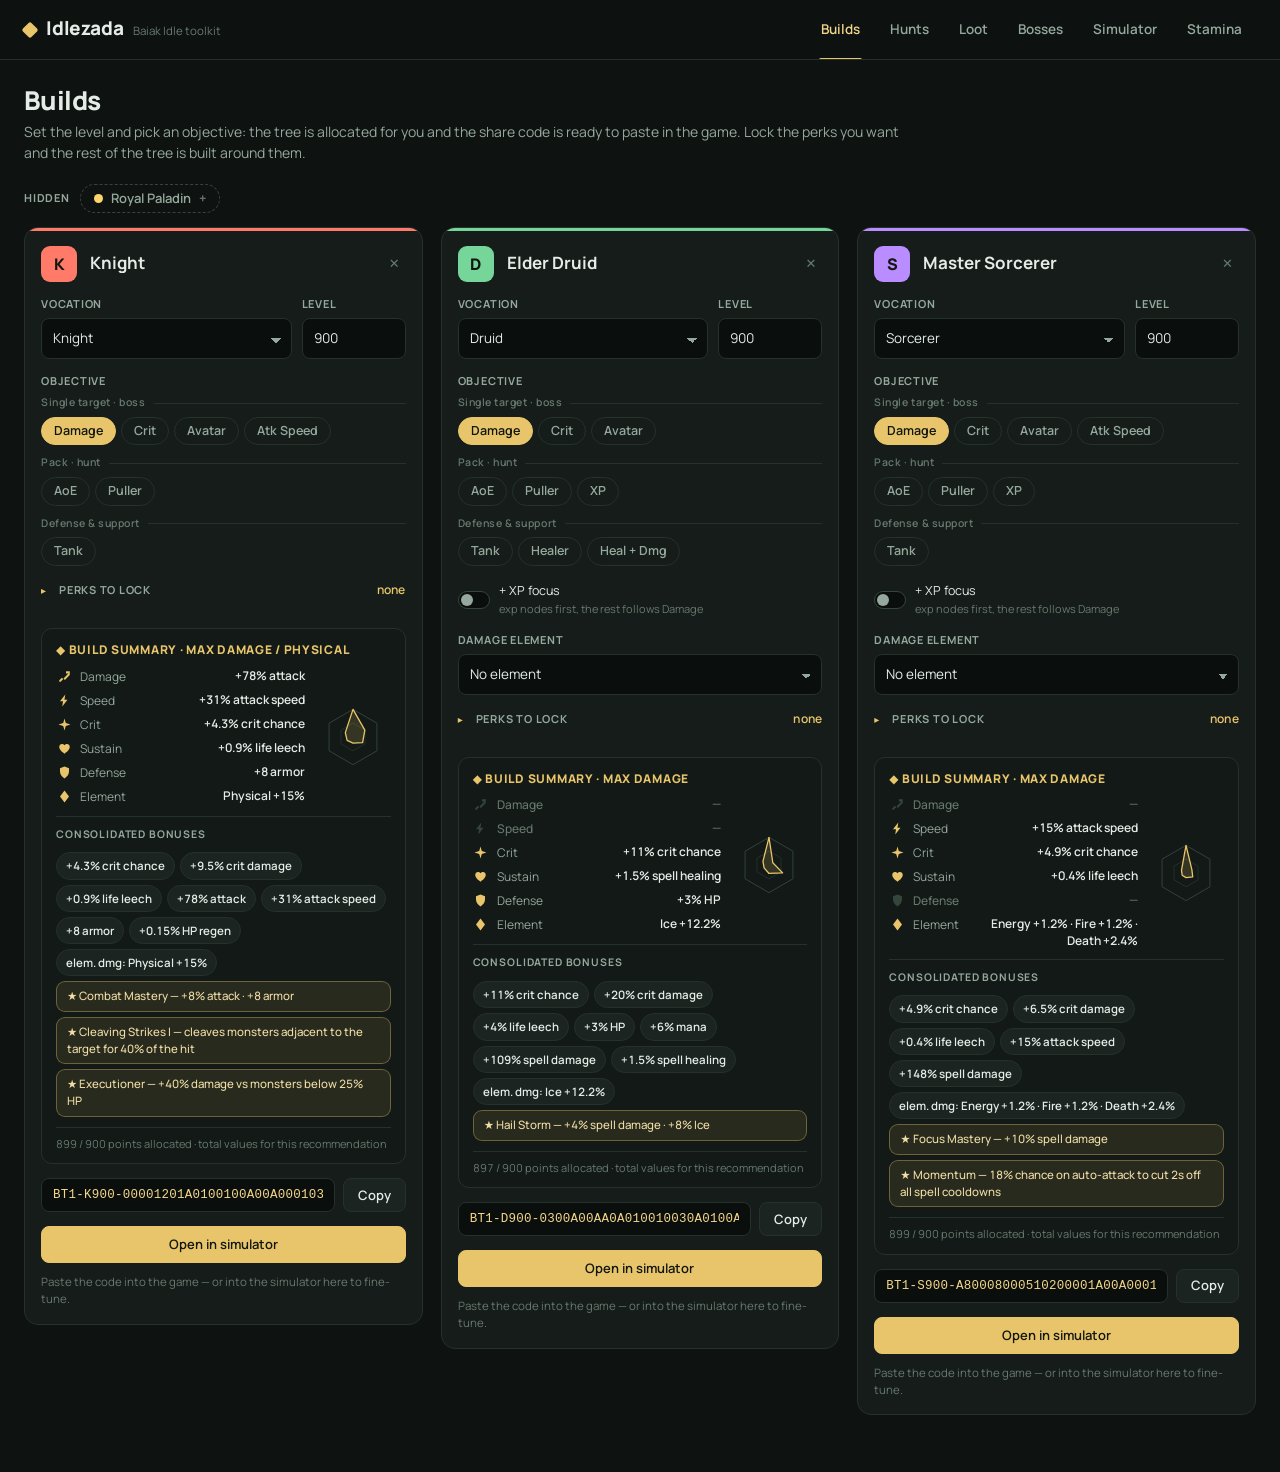
==== commit da17a671: "feat: "+ XP" em qualquer objetivo, skill de atualização e ferramentas pra próxima rodada - Builds: i" ====
--- a/public/index.html
+++ b/public/index.html
@@ -8,7 +8,7 @@
 <link rel="preconnect" href="https://fonts.googleapis.com">
 <link rel="preconnect" href="https://fonts.gstatic.com" crossorigin>
 <link rel="stylesheet" href="https://fonts.googleapis.com/css2?family=Manrope:wght@400;500;600;700;800&display=swap">
-<link rel="stylesheet" href="styles.css?v=10">
+<link rel="stylesheet" href="styles.css?v=12">
 </head>
 <body>
 
@@ -172,17 +172,17 @@
   <div class="iframe-wrap"><iframe id="staminaFrame" title="Stamina Calculator"></iframe></div>
 </section>
 
-<script src="trees.js?v=10"></script>
-<script src="engine.js?v=10"></script>
-<script src="app.js?v=10"></script>
-<script src="xprates.js?v=10"></script>
-<script src="hunts.js?v=10"></script>
-<script src="charms.js?v=10"></script>
-<script src="hunt-model.js?v=10"></script>
-<script src="loot.js?v=10"></script>
-<script src="hunts-view.js?v=10"></script>
-<script src="bosses.js?v=10"></script>
-<script src="bosses-view.js?v=10"></script>
-<script src="loot-view.js?v=10"></script>
+<script src="trees.js?v=12"></script>
+<script src="engine.js?v=12"></script>
+<script src="app.js?v=12"></script>
+<script src="xprates.js?v=12"></script>
+<script src="hunts.js?v=12"></script>
+<script src="charms.js?v=12"></script>
+<script src="hunt-model.js?v=12"></script>
+<script src="loot.js?v=12"></script>
+<script src="hunts-view.js?v=12"></script>
+<script src="bosses.js?v=12"></script>
+<script src="bosses-view.js?v=12"></script>
+<script src="loot-view.js?v=12"></script>
 </body>
 </html>
--- a/public/styles.css
+++ b/public/styles.css
@@ -184,6 +184,8 @@
 .objgroup-k{color:var(--dimmer);font-size:10.5px;font-weight:600;letter-spacing:.05em;display:flex;align-items:center;gap:8px}
 .objgroup-k::after{content:"";flex:1;height:1px;background:var(--line)}
 .objs{display:flex;gap:5px;flex-wrap:wrap}
+.xpsw{margin-top:10px;font-size:12.5px;color:var(--txt)}
+.xpsw em{display:block;font-size:11px}
 .obj{padding:7px 12px;border-radius:999px;border:1px solid var(--line);background:transparent;
   color:var(--dim);font:600 12.5px/1 var(--f-body)}
 .obj:hover{color:var(--txt);border-color:var(--line2);background:var(--raised)}
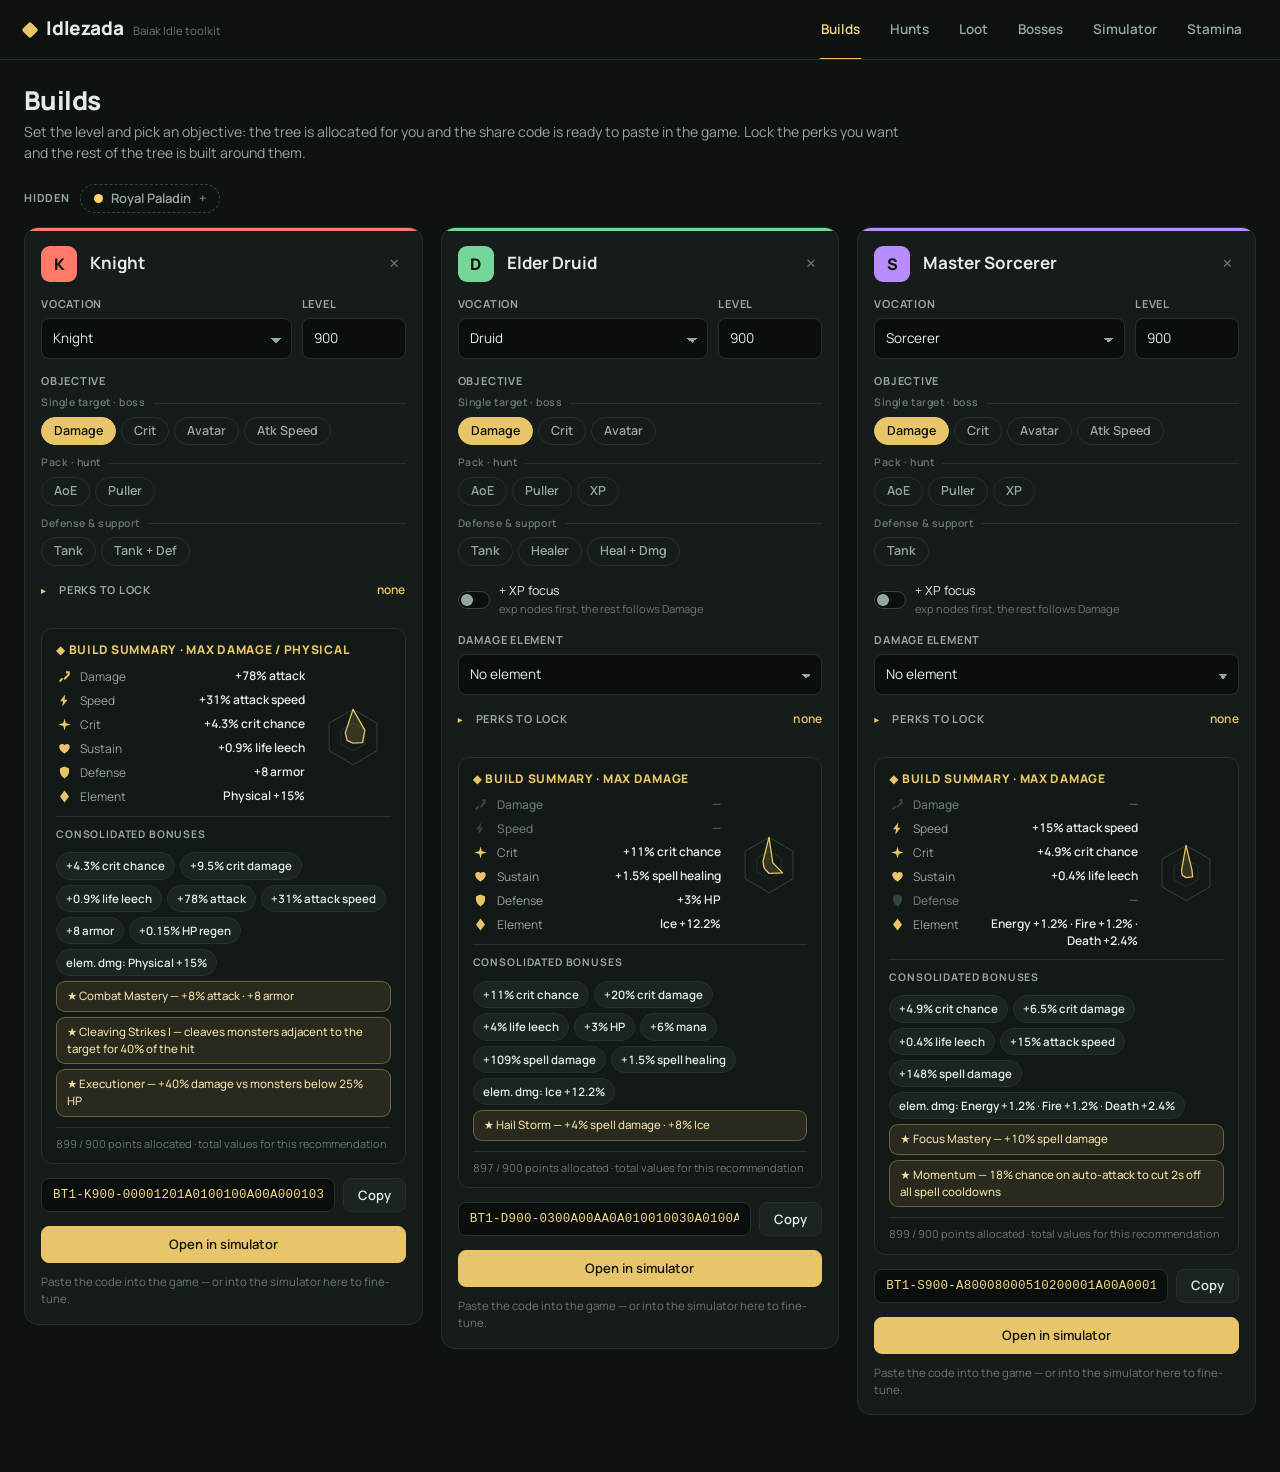
==== commit d9b878f4: "feat: objetivo Tank + Def pro knight e teste de notavel Tank + Def: HP%, def e armor com o mesmo pes" ====
--- a/public/index.html
+++ b/public/index.html
@@ -5,10 +5,11 @@
 <meta name="viewport" content="width=device-width,initial-scale=1">
 <meta name="color-scheme" content="dark">
 <title>Idlezada — Baiak Idle toolkit</title>
+<link rel="icon" href="favicon.svg" type="image/svg+xml">
 <link rel="preconnect" href="https://fonts.googleapis.com">
 <link rel="preconnect" href="https://fonts.gstatic.com" crossorigin>
 <link rel="stylesheet" href="https://fonts.googleapis.com/css2?family=Manrope:wght@400;500;600;700;800&display=swap">
-<link rel="stylesheet" href="styles.css?v=12">
+<link rel="stylesheet" href="styles.css?v=21">
 </head>
 <body>
 
@@ -45,58 +46,40 @@
   <div class="wrap">
     <div class="vh">
       <h2>Hunts</h2>
-      <p>Where to hunt at your level, ranked by real XP per hour once you paste your Session. Open a hunt for the element to hit with, the element to protect from, and where to put each charm.</p>
+      <p>Compare hunts by the XP your party makes per clear, and per hour once you save how long a clear takes.</p>
     </div>
-    <div class="hx">
-      <aside class="rail" aria-label="Hunt settings">
-        <div class="rail-card">
-          <span class="rail-k">Character</span>
-          <div class="hunt-chars" id="hunt-chars"></div>
-          <div class="rail-row">
-            <label class="field"><span class="k">Level</span><input type="number" id="hunt-level" min="1" max="9999999" value="900"></label>
-            <label class="switch"><input type="checkbox" id="hunt-party"><span>Party <em>leader gets 65%</em></span></label>
-          </div>
-          <label class="field"><span class="k">Avatar uptime % <em>— empty uses your tree; set it if forge Transcendence or potions make it proc more</em></span>
-            <input type="number" id="hunt-avatar" min="0" max="100" step="1" placeholder="from tree"></label>
-          <span class="rail-meta" id="hunt-rate"></span>
-        </div>
 
-        <div class="rail-card">
-          <label class="field"><span class="k">Your DPS <em>— paste the Session window (Ctrl+V)</em></span>
-            <textarea id="hunt-dps" rows="3" placeholder="Session&#10;05:27:35&#10;EK&#10;3.226/s · 63.410.078&#10;ED ..."></textarea></label>
-          <label class="field"><span class="k">Your average hit <em>— the damage number you see per hit, runes and spells included; decides elemental × Carnage</em></span>
-            <input type="number" id="hunt-hit" min="0" step="100" placeholder="from your DPS"></label>
-          <span id="hunt-dpsinfo" class="dpsinfo"></span>
-        </div>
-
-        <div class="rail-card charm-bar">
-          <button type="button" class="cfg-toggle perks-h" id="charm-cfg-toggle" aria-expanded="false" aria-controls="charm-cfg"></button>
-          <div class="cfg-body" id="charm-cfg" hidden></div>
-        </div>
-
-        <div class="rail-card">
-          <label class="field"><span class="k">Rank by</span>
-            <select id="hunt-sort">
-              <option value="xph">XP / hour</option>
-              <option value="xp">XP per clear</option>
-              <option value="gold">Gold per clear</option>
-              <option value="level">Level</option>
-            </select></label>
-          <label class="field"><span class="k">Find a hunt</span>
-            <input type="search" id="hunt-q" placeholder="name or monster" autocomplete="off"></label>
-          <label class="switch"><input type="checkbox" id="hunt-only"><span>Only hunts I can enter</span></label>
-        </div>
-      </aside>
-
-      <div class="hx-main">
-        <div id="hunt-reco"></div>
-        <div class="hunts-table" id="hunts-table"></div>
-        <details class="howto">
-          <summary>How these numbers are computed</summary>
-          <p>XP per clear is the hunt's base XP times your level's XP rate and your party share. XP per hour needs your DPS: clear time is the clear's total HP divided by the party DPS you pasted. <b>Hit with</b> is the element the whole pack takes the most damage from, as extra damage over a neutral hit (a monster immune to an element rules it out for the hunt). <b>Protect from</b> groups the biggest sources of the damage you take there — elements are added until they cover about 70% of it, two at most. Gold is coins only. Data comes from the game bundle; XP rates are the live server config.</p>
-        </details>
+    <div class="hparty" id="hunt-party-box">
+      <div class="hparty-chars" id="hunt-chars"></div>
+      <div class="hparty-opts">
+        <label class="switch"><input type="checkbox" id="hunt-vip" checked><span>VIP <em>+10%</em></span></label>
+        <label class="switch"><input type="checkbox" id="hunt-event"><span>Server event <em id="hunt-event-v">checking…</em></span></label>
+        <label class="hparty-sel">Party leader <select id="hunt-leader"></select></label>
+        <label class="hparty-lv" id="hunt-levelwrap" hidden>Level <input type="number" id="hunt-level" min="1" max="9999999" value="900"></label>
       </div>
     </div>
+
+    <div class="hfind">
+      <input type="search" id="hunt-q" placeholder="Add a hunt to compare: type a hunt or monster name" autocomplete="off" aria-label="Add a hunt to compare">
+      <div class="hunt-sug" id="hunt-sug"></div>
+    </div>
+
+    <div class="hcmp" id="hunt-compare"></div>
+
+    <div class="hlist-h">
+      <h3>All hunts <span id="hunt-list-who"></span></h3>
+      <label class="switch"><input type="checkbox" id="hunt-only"><span>Only hunts I can enter</span></label>
+      <button type="button" class="cfg-toggle perks-h" id="charm-cfg-toggle" aria-expanded="false" aria-controls="charm-cfg"></button>
+    </div>
+    <div class="cfg-body hlist-cfg" id="charm-cfg" hidden></div>
+    <div class="hunts-table" id="hunts-table"></div>
+
+    <details class="howto">
+      <summary>How the XP is computed</summary>
+      <p>A clear is 10 waves: 4, 4, 5, 5, 6, 6, 7, 7 and 8 monsters drawn evenly from the hunt's list, then the wave-10 boss worth 2.5× its XP. Each monster's XP is the one the game client uses, including the extra multiplier of the level 1500 and 2000 hunts.</p>
+      <p>The XP of a clear belongs to the party and is split: the leader keeps 40% in a trio (60% in a duo) and the others share the rest. Each character's part is then multiplied by the XP rate of their level and by their bonus: VIP, the live server event, the XP% of their tree in the Builds tab and the extra you type, added together. XP per clear is the sum of the parts, the number the game shows you. XP per hour is that divided by the time per clear you save.</p>
+      <p><b>Hit with</b> is the element the whole pack takes the most damage from. <b>Protect from</b> groups the elements behind about 70% of the damage you take there.</p>
+    </details>
   </div>
 </section>
 
@@ -172,17 +155,17 @@
   <div class="iframe-wrap"><iframe id="staminaFrame" title="Stamina Calculator"></iframe></div>
 </section>
 
-<script src="trees.js?v=12"></script>
-<script src="engine.js?v=12"></script>
-<script src="app.js?v=12"></script>
-<script src="xprates.js?v=12"></script>
-<script src="hunts.js?v=12"></script>
-<script src="charms.js?v=12"></script>
-<script src="hunt-model.js?v=12"></script>
-<script src="loot.js?v=12"></script>
-<script src="hunts-view.js?v=12"></script>
-<script src="bosses.js?v=12"></script>
-<script src="bosses-view.js?v=12"></script>
-<script src="loot-view.js?v=12"></script>
+<script src="trees.js?v=21"></script>
+<script src="engine.js?v=21"></script>
+<script src="app.js?v=21"></script>
+<script src="xprates.js?v=21"></script>
+<script src="hunts.js?v=21"></script>
+<script src="charms.js?v=21"></script>
+<script src="hunt-model.js?v=21"></script>
+<script src="loot.js?v=21"></script>
+<script src="hunts-view.js?v=21"></script>
+<script src="bosses.js?v=21"></script>
+<script src="bosses-view.js?v=21"></script>
+<script src="loot-view.js?v=21"></script>
 </body>
 </html>
--- a/public/styles.css
+++ b/public/styles.css
@@ -262,35 +262,92 @@
 /* ======================================================================== */
 /* HUNTS                                                                    */
 /* ======================================================================== */
-.hx{display:grid;grid-template-columns:292px minmax(0,1fr);gap:22px;align-items:start}
-.rail{position:sticky;top:calc(var(--topbar-h) + 14px);display:flex;flex-direction:column;gap:12px;
-  max-height:calc(100vh - var(--topbar-h) - 28px);overflow-y:auto;scrollbar-width:thin;scrollbar-color:var(--line2) transparent;padding-bottom:2px}
-.rail-card{background:var(--panel);border:1px solid var(--line);border-radius:var(--r-lg);padding:14px;display:flex;flex-direction:column;gap:11px}
-.rail-k{color:var(--dim);font-size:11px;font-weight:700;letter-spacing:.07em;text-transform:uppercase}
-.rail-row{display:flex;align-items:flex-end;gap:12px;flex-wrap:wrap}
-.rail-meta{color:var(--dimmer);font-size:12px;font-variant-numeric:tabular-nums}
-.rail-empty{color:var(--dimmer);font-size:12.5px}
-.rail select,.rail input[type=search]{width:100%}
-@media (max-width:1060px){
-  .hx{grid-template-columns:1fr}
-  .rail{position:static;max-height:none;overflow:visible;display:grid;grid-template-columns:repeat(auto-fit,minmax(260px,1fr))}
-}
-
-.hunt-chars{display:flex;gap:6px;flex-wrap:wrap}
-.charpick{display:inline-flex;align-items:center;gap:7px;background:transparent;border:1px solid var(--line);color:var(--dim);
-  border-radius:999px;padding:7px 12px 7px 9px;font:600 12.5px/1 var(--f-body)}
-.charpick .cp-dot{width:8px;height:8px;border-radius:50%;background:var(--vc,var(--dim));flex:none}
-.charpick b{color:var(--dimmer);font-weight:600;font-variant-numeric:tabular-nums}
-.charpick:hover{color:var(--txt);border-color:var(--line2);background:var(--raised)}
-.charpick.on{color:var(--txt);border-color:var(--vc,var(--torch));background:var(--raised)}
-.charpick.on b{color:var(--torch)}
-
-#hunt-dps{width:100%;min-height:74px;resize:vertical;font:12px/1.5 var(--f-mono);white-space:pre;overflow:auto}
-.dpsinfo{color:var(--dim);font-size:12px;line-height:1.5;font-variant-numeric:tabular-nums}
-.dpsinfo:empty{display:none}
+/* a party: um cartao por personagem, o lider marcado em dourado */
+.hparty{display:flex;flex-direction:column;gap:12px;margin-bottom:18px}
+.hparty-chars{display:grid;grid-template-columns:repeat(auto-fill,minmax(200px,1fr));gap:10px}
+.pc{background:var(--panel);border:1px solid var(--line);border-left:3px solid var(--vc);border-radius:var(--r);
+  padding:11px 13px;display:flex;flex-direction:column;gap:4px}
+.pc.lead{border-color:var(--torch-line);border-left-color:var(--vc);background:linear-gradient(var(--torch-soft),var(--torch-soft)),var(--panel)}
+.pc.out{opacity:.5}
+.pc-top{display:flex;align-items:baseline;gap:8px}
+.pc-dot{display:none}
+.pc-n{font-size:14.5px;color:var(--txt)}
+.pc-lv{margin-left:auto;color:var(--dim);font-size:12.5px;font-variant-numeric:tabular-nums}
+.pc-role{color:var(--dimmer);font-size:12px}
+.pc.lead .pc-role{color:var(--torch)}
+.pc-bonus{color:var(--dim);font-size:12.5px;margin-top:4px}
+.pc-tot{color:var(--good);font-weight:800;font-size:17px;font-variant-numeric:tabular-nums}
+.pc-extra{display:flex;align-items:center;gap:6px;color:var(--dimmer);font-size:12px}
+.pc-extra input{width:52px;padding:3px 7px;text-align:right}
+.pc-empty{color:var(--dim);font-size:13.5px;padding:12px 14px;border:1px dashed var(--line2);border-radius:var(--r)}
+.hparty-opts{display:flex;flex-wrap:wrap;align-items:center;gap:10px 22px;color:var(--dim);font-size:13px}
+.hparty-sel,.hparty-lv{display:inline-flex;align-items:center;gap:8px}
+.hparty-lv input{width:90px}
+.hparty-opts [hidden]{display:none}
+
+/* busca: uma linha so, as sugestoes flutuam embaixo */
+.hfind{position:relative;margin-bottom:12px}
+.hfind input{width:100%;font-size:15px;padding:12px 14px;border-radius:var(--r)}
+.hunt-sug{position:absolute;z-index:20;top:calc(100% + 4px);left:0;right:0;display:flex;flex-direction:column;
+  background:var(--panel);border:1px solid var(--line2);border-radius:var(--r);box-shadow:0 12px 30px rgba(0,0,0,.4);overflow:hidden}
+.hunt-sug:empty,.hunt-sug[hidden]{display:none}
+.hsug{display:flex;justify-content:space-between;align-items:baseline;gap:10px;text-align:left;background:transparent;border:0;
+  border-bottom:1px solid var(--line);border-radius:0;padding:10px 14px;font:600 13.5px/1.2 var(--f-body);color:var(--txt)}
+.hsug:last-child{border-bottom:0}
+.hsug em{font-style:normal;font-weight:500;color:var(--dimmer);font-size:12px;white-space:nowrap}
+.hsug:hover,.hsug:focus{background:var(--raised)}
+
+/* o comparativo: hunts nas colunas, perguntas nas linhas */
+.hcmp{margin-bottom:26px}
+.hcmp-empty{color:var(--dim);font-size:13.5px;padding:16px;border:1px dashed var(--line2);border-radius:var(--r-lg);text-align:center}
+.pick-ico{display:inline-grid;place-items:center;width:20px;height:20px;border-radius:6px;border:1px solid var(--line2);color:var(--torch);font-weight:800;font-size:13px;line-height:1}
+.hcmp-scroll{overflow-x:auto;max-width:100%;width:max-content;border:1px solid var(--line);border-radius:var(--r-lg);background:var(--panel)}
+.hcmp-t{border-collapse:collapse}
+.hcmp-t th,.hcmp-t td{padding:7px 12px;text-align:left;vertical-align:middle;border-top:1px solid var(--line)}
+.hcmp-t thead th{border-top:0;background:var(--bg2);vertical-align:bottom;padding-top:9px;padding-bottom:9px}
+.hcmp-t tbody th{color:var(--dim);font-size:12px;font-weight:600;white-space:nowrap}
+.hcmp-t td{width:210px;min-width:210px}
+.hcmp-t td + td,.hcmp-t th + th{border-left:1px solid var(--line)}
+.hc-hunt{position:relative;padding-right:32px!important}
+.hc-name{display:block;font-size:14px;font-weight:700;color:var(--txt);text-transform:capitalize}
+.hc-lv{display:block;font-size:11.5px;color:var(--dimmer);font-weight:500}
+.hc-lv.bad{color:var(--bad)}
+.hc-x{position:absolute;top:7px;right:7px;width:22px;height:22px;padding:0;border-radius:6px;background:transparent;
+  border:1px solid transparent;color:var(--dimmer);font-size:15px;line-height:1}
+.hc-x:hover{color:var(--bad);border-color:var(--line2)}
+.hc-big{font-size:18px;font-weight:800;color:var(--txt);font-variant-numeric:tabular-nums;letter-spacing:-.01em;margin-right:6px}
+.hcmp-t small{color:var(--dimmer);font-size:11.5px}
+.hcmp-t td.best .hc-big,.hc-gold.best{color:var(--torch-hi)}
+.hcmp-t td.best{background:var(--torch-soft)}
+.hc-key th{color:var(--txt)!important}
+.hc-run{display:flex;gap:6px;align-items:center}
+.hc-run label{display:inline-flex;align-items:center;gap:3px;color:var(--dimmer);font-size:11.5px}
+.hc-run input{padding:4px 6px;font-variant-numeric:tabular-nums;text-align:right}
+.hc-run input[data-run-xp]{width:52px}
+.hc-run input[type=number]{width:40px;-moz-appearance:textfield}
+.hc-run input[type=number]::-webkit-inner-spin-button,.hc-run input[type=number]::-webkit-outer-spin-button{-webkit-appearance:none;margin:0}
+.hc-split{display:grid;gap:2px}
+.hc-who{display:grid;grid-template-columns:1fr auto auto;gap:8px;align-items:baseline;font-size:12.5px;border-left:2px solid var(--vc);padding-left:7px}
+.hc-who i{font-style:normal;color:var(--dim);white-space:nowrap;overflow:hidden;text-overflow:ellipsis}
+.hc-who b{color:var(--txt);font-variant-numeric:tabular-nums}
+.hc-who em{font-style:normal;color:var(--dimmer);font-size:11px;font-variant-numeric:tabular-nums}
+.hc-el{white-space:nowrap}
+.hc-el .el{font-size:11px;padding:2px 7px;margin-right:3px}
+.hc-gold{font-weight:700;font-variant-numeric:tabular-nums}
+
+/* cabecalho da lista */
+.hlist-h{display:flex;flex-wrap:wrap;align-items:center;gap:10px 20px;margin-bottom:10px}
+.hlist-h h3{margin:0;font:800 16px/1.3 var(--f-display);color:var(--txt);margin-right:auto}
+.hlist-h h3 span{font:500 13px/1.3 var(--f-body);color:var(--dimmer)}
+.hlist-h .cfg-toggle{max-width:none;width:auto}
+.hlist-cfg{margin-bottom:12px;padding:14px;border:1px solid var(--line);border-radius:var(--r-lg);background:var(--panel)}
+.pick{width:28px;height:28px;padding:0;border-radius:8px;background:transparent;border:1px solid var(--line2);
+  color:var(--torch);font-weight:800;font-size:15px;line-height:1}
+.pick:hover{border-color:var(--torch-line);background:var(--torch-soft)}
+.pick.on{background:var(--torch);border-color:var(--torch);color:var(--torch-ink)}
+@media (max-width:700px){.hparty-chars{grid-template-columns:1fr 1fr}.hc-big{font-size:16px}.hcmp-t td{width:180px;min-width:180px}}
 
 /* meus charms */
-.charm-bar .cfg-toggle{max-width:none}
 .cfg-body{display:flex;flex-direction:column;gap:10px}
 .cfg-body[hidden]{display:none}
 .cfg-line{display:flex;flex-direction:column;gap:6px}
@@ -304,33 +361,10 @@
 .cchip em{font-style:normal;font-weight:500;color:var(--dimmer);font-size:10.5px}
 .cchip .el{padding:1px 5px;font-size:10px}
 
-/* podio */
-.reco{margin-bottom:18px}
-.reco-h{font:800 15px/1.3 var(--f-display);color:var(--txt);margin-bottom:10px;display:flex;flex-wrap:wrap;align-items:baseline;gap:4px 12px}
-.reco-h span{font:400 12.5px/1.3 var(--f-body);color:var(--dimmer)}
-.reco-list{display:grid;grid-template-columns:1.3fr 1fr 1fr;gap:12px}
-.reco-item{display:grid;grid-template-columns:1fr;grid-template-areas:"rk" "rn" "big" "meta" "elem";
-  align-items:center;gap:6px 10px;text-align:left;white-space:normal;
-  padding:14px 15px;border-radius:var(--r-lg);background:var(--panel);border:1px solid var(--line);font:inherit;color:inherit}
-.reco-item:hover{border-color:var(--line2);background:var(--raised)}
-.reco-item.win{background:linear-gradient(160deg,rgba(232,197,106,.12),rgba(232,197,106,.02) 60%),var(--panel);border-color:var(--torch-line)}
-.reco-item .rk{grid-area:rk;color:var(--dimmer);font:800 11px/1 var(--f-display);letter-spacing:.08em;text-transform:uppercase}
-.reco-item.win .rk{color:var(--torch)}
-.reco-item .rn{grid-area:rn;font:700 15px/1.25 var(--f-body);color:var(--txt)}
-.reco-item .rbig{grid-area:big;font:800 28px/1 var(--f-display);letter-spacing:-.02em;color:var(--txt);font-variant-numeric:tabular-nums;display:flex;align-items:baseline;gap:8px;margin:2px 0}
-.reco-item.win .rbig{color:var(--torch-hi);font-size:32px}
-.reco-item .rbig small{font:600 11px/1 var(--f-body);color:var(--dim);letter-spacing:.04em;text-transform:uppercase}
-.reco-item .rmeta{grid-area:meta;display:flex;flex-wrap:wrap;gap:4px 12px}
-.reco-item .rm{font-size:12px;color:var(--dimmer)}
-.reco-item .rm b{color:var(--dim);font-weight:700;font-variant-numeric:tabular-nums}
-.reco-item .relem{grid-area:elem;display:flex;flex-direction:column;gap:5px;border-top:1px solid var(--line);padding-top:9px;margin-top:3px}
-.reco-item .rel{display:flex;align-items:center;gap:6px;flex-wrap:wrap}
-.reco-item .rel em{font-style:normal;color:var(--dimmer);font-size:11px;font-weight:700;width:84px;flex:none}
-@media (max-width:860px){.reco-list{grid-template-columns:1fr}.reco-item.win .rbig{font-size:30px}}
 
 /* tabela (Hunts e Loot compartilham a moldura) */
 .hunts-table{border:1px solid var(--line);border-radius:var(--r-lg);overflow-x:auto;background:var(--panel)}
-.ht-head,.ht-row{display:grid;grid-template-columns:16px minmax(0,1.6fr) 118px 170px 118px 118px 98px;gap:12px;
+.ht-head,.ht-row{display:grid;grid-template-columns:16px minmax(0,1.6fr) 118px 170px 118px 118px 98px 60px;gap:12px;
   align-items:center;padding:10px 16px;min-width:840px}
 .ht-head{position:sticky;top:0;background:var(--bg2);color:var(--dim);font-size:11px;font-weight:700;
   text-transform:uppercase;letter-spacing:.06em;border-bottom:1px solid var(--line);padding-top:11px;padding-bottom:11px}
@@ -448,7 +482,7 @@
   #hunts-table .ht-head{display:flex;flex-wrap:wrap;gap:6px 14px;min-width:0;position:static}
   #hunts-table .ht-head > span{display:none}
   #hunts-table .ht-row{min-width:0;grid-template-columns:14px 1fr 1fr;grid-template-areas:
-    "caret name name" ". el pr" ". xpc xph" ". gold gold";row-gap:8px;padding:13px 14px}
+    "caret name name" ". el pr" ". xpc xph" ". gold pk";row-gap:8px;padding:13px 14px}
   #hunts-table .ht-row .caret{grid-area:caret;align-self:start;padding-top:4px}
   #hunts-table .ht-row .hcell{grid-area:name}
   #hunts-table .ht-row .he{grid-area:el}
@@ -459,6 +493,9 @@
   #hunts-table .ht-row .xpc{grid-area:xpc;align-items:flex-start}
   #hunts-table .ht-row .xph{grid-area:xph}
   #hunts-table .ht-row .gold{grid-area:gold;text-align:left}
+  #hunts-table .ht-row .pk{grid-area:pk;align-self:end}
+  #hunts-table .ht-row .pk::before{display:none}
+  #hunts-table .ht-head > .num{display:none}
   #hunts-table .ht-row .num::before{display:block;font:700 10px/1.2 var(--f-body);letter-spacing:.06em;text-transform:uppercase;color:var(--dimmer);margin-bottom:3px}
   #hunts-table .ht-row .xpc::before{content:"XP / clear"}
   #hunts-table .ht-row .xph::before{content:"XP / hour"}
@@ -608,6 +645,10 @@
 .dbar{display:flex;height:8px;border-radius:3px;overflow:hidden;gap:2px;background:var(--sunken)}
 .dseg{display:block;min-width:3px;background:var(--c);flex-grow:0;flex-shrink:1}
 .dchips{display:flex;gap:5px;flex-wrap:wrap}
+.boss-hit{display:flex;flex-direction:column;gap:7px}
+.boss-hit .el b.up{color:var(--good);opacity:1}
+.boss-hit .el b.down{color:var(--bad);opacity:1}
+.boss-hit .el.best{box-shadow:inset 0 0 0 1px currentColor}
 .boss-editor{border-top:1px solid var(--line);padding-top:10px;display:flex;flex-direction:column;gap:9px;margin-top:auto}
 .ed-hint{font-size:11px;color:var(--dim)}
 .ed-chips{display:flex;flex-wrap:wrap;gap:5px}
